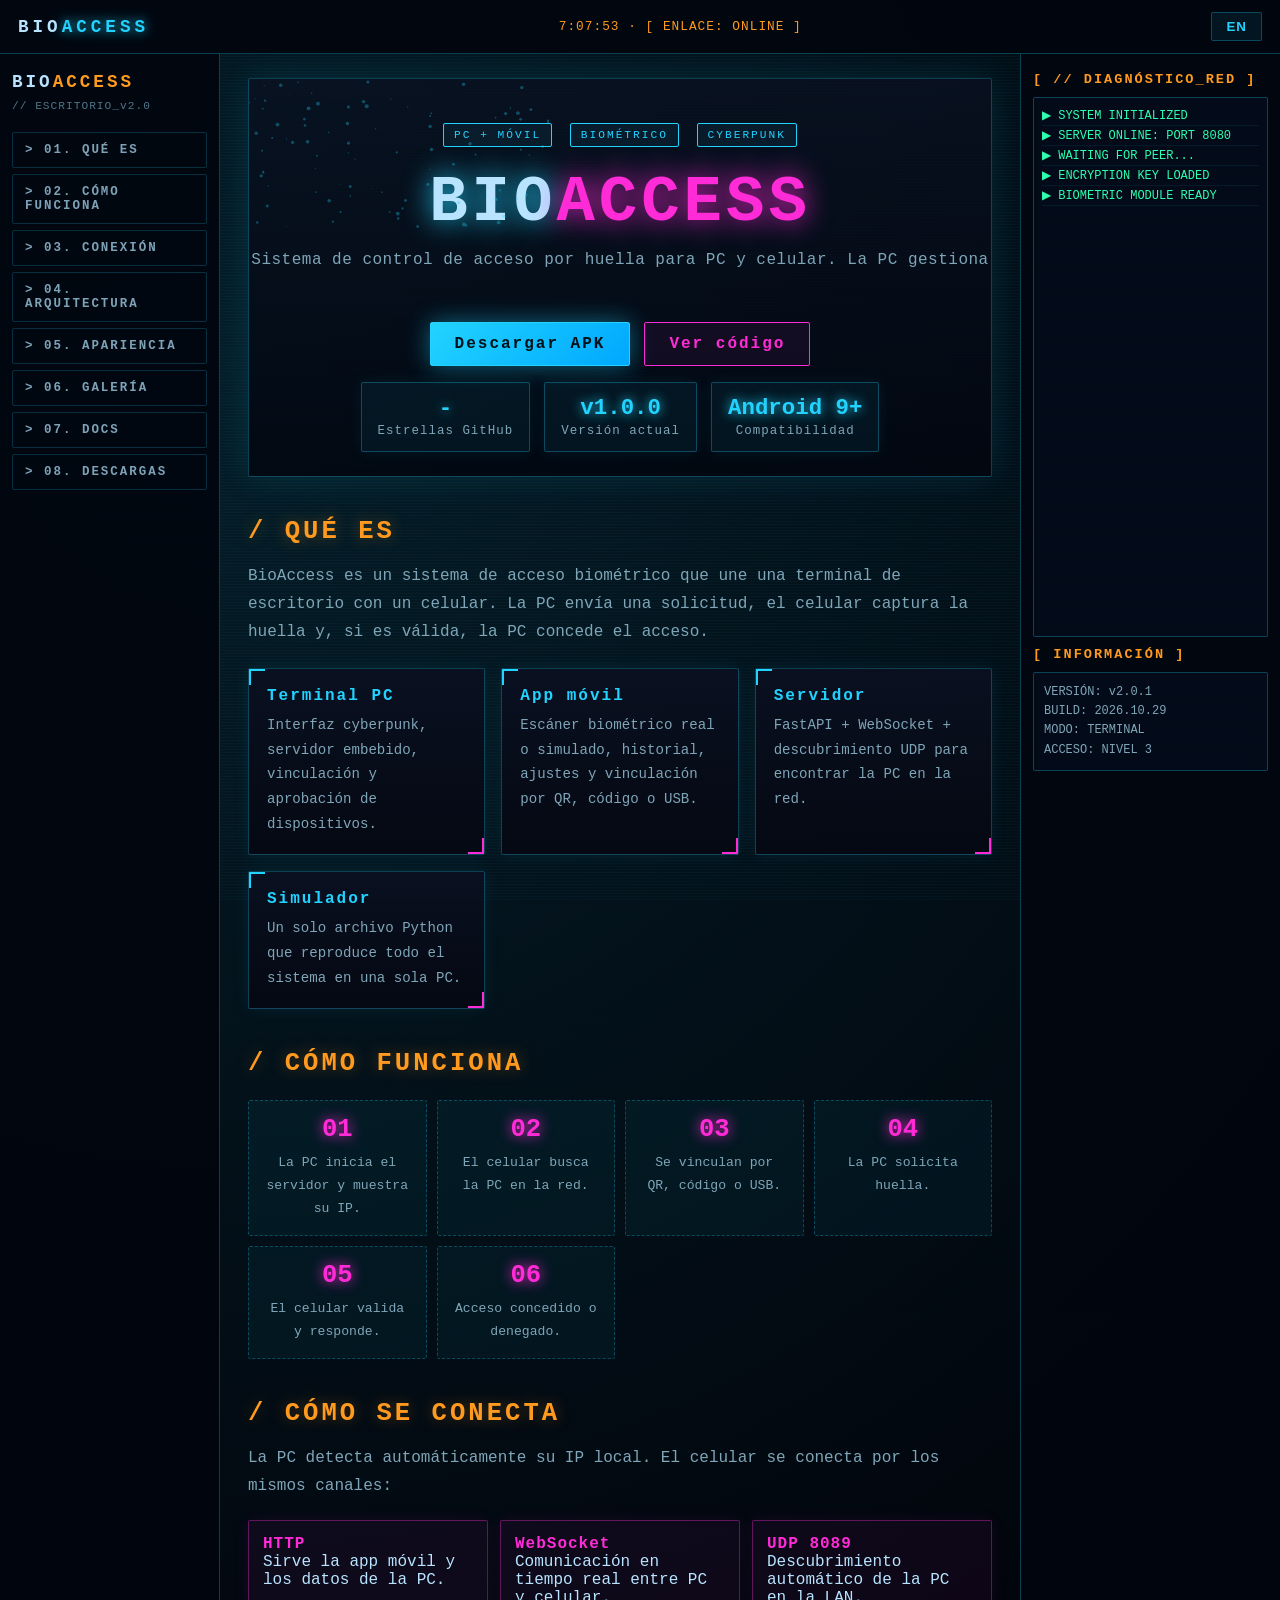
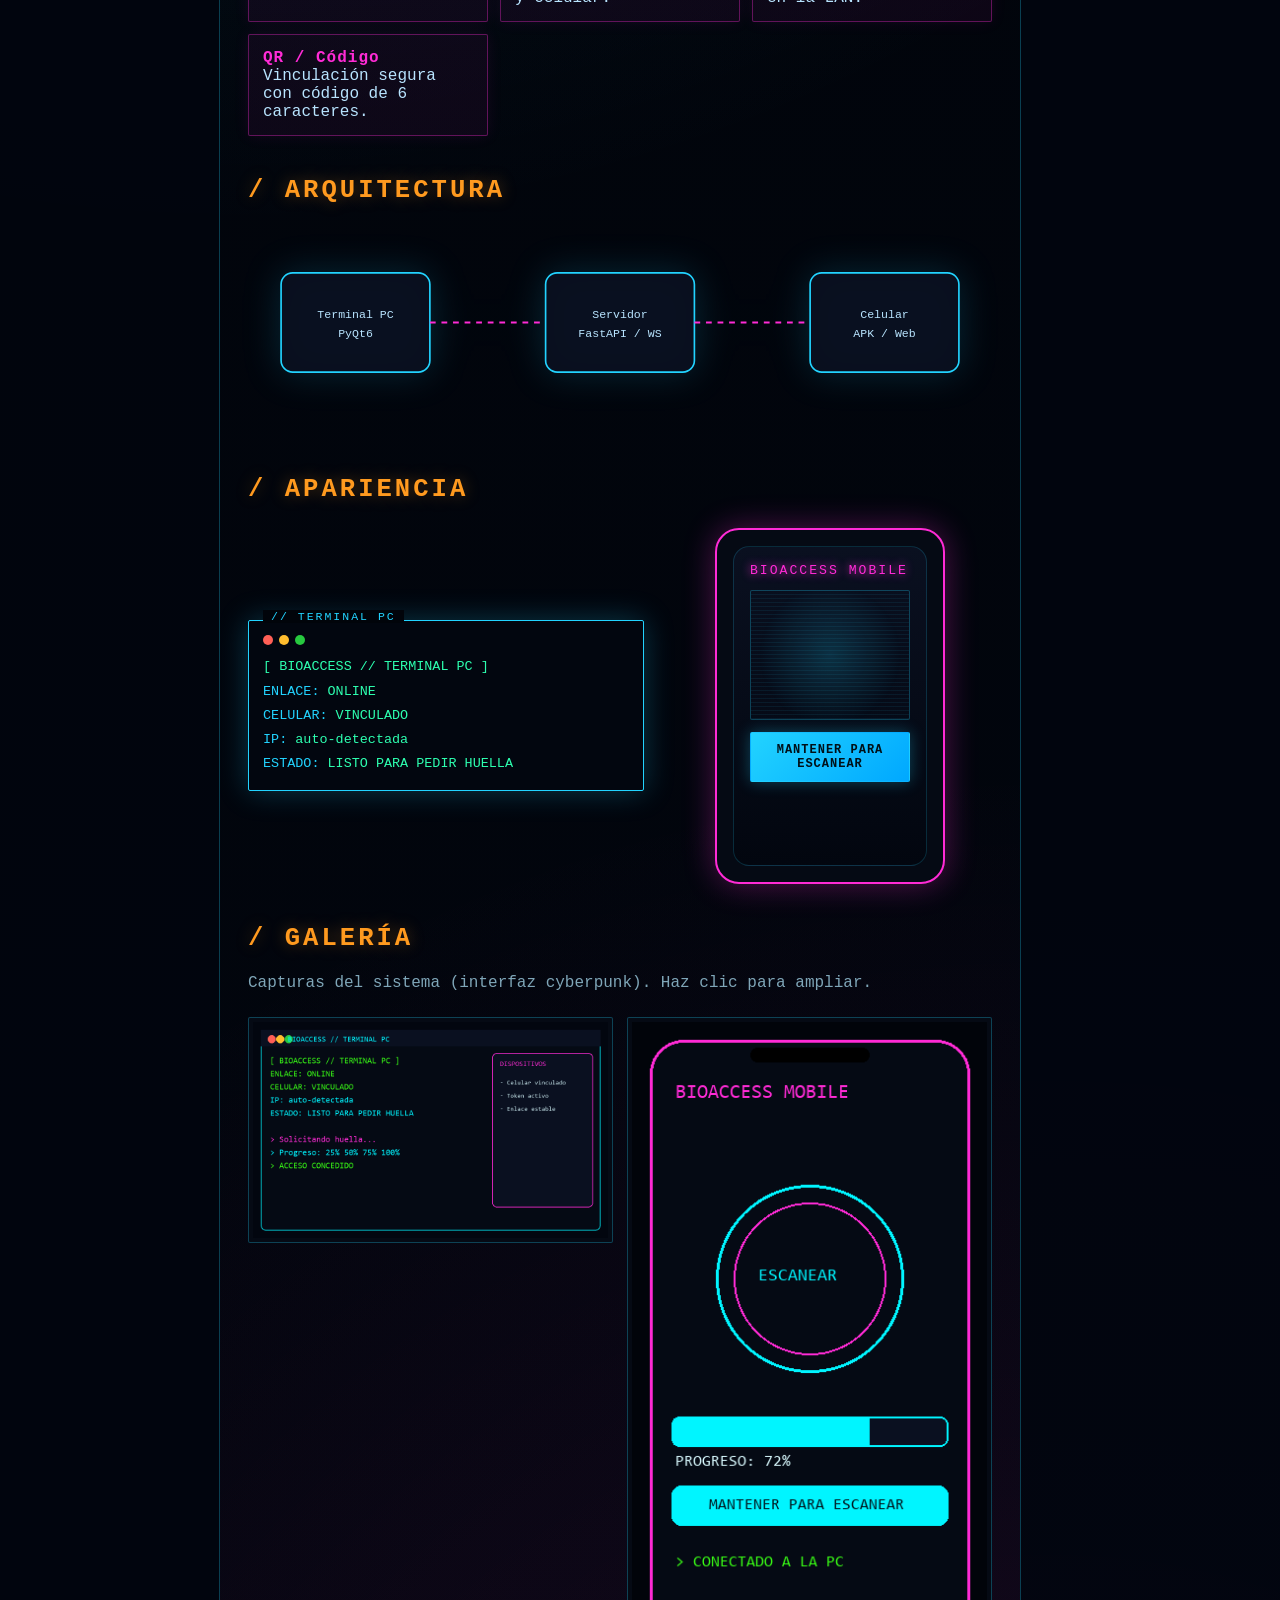
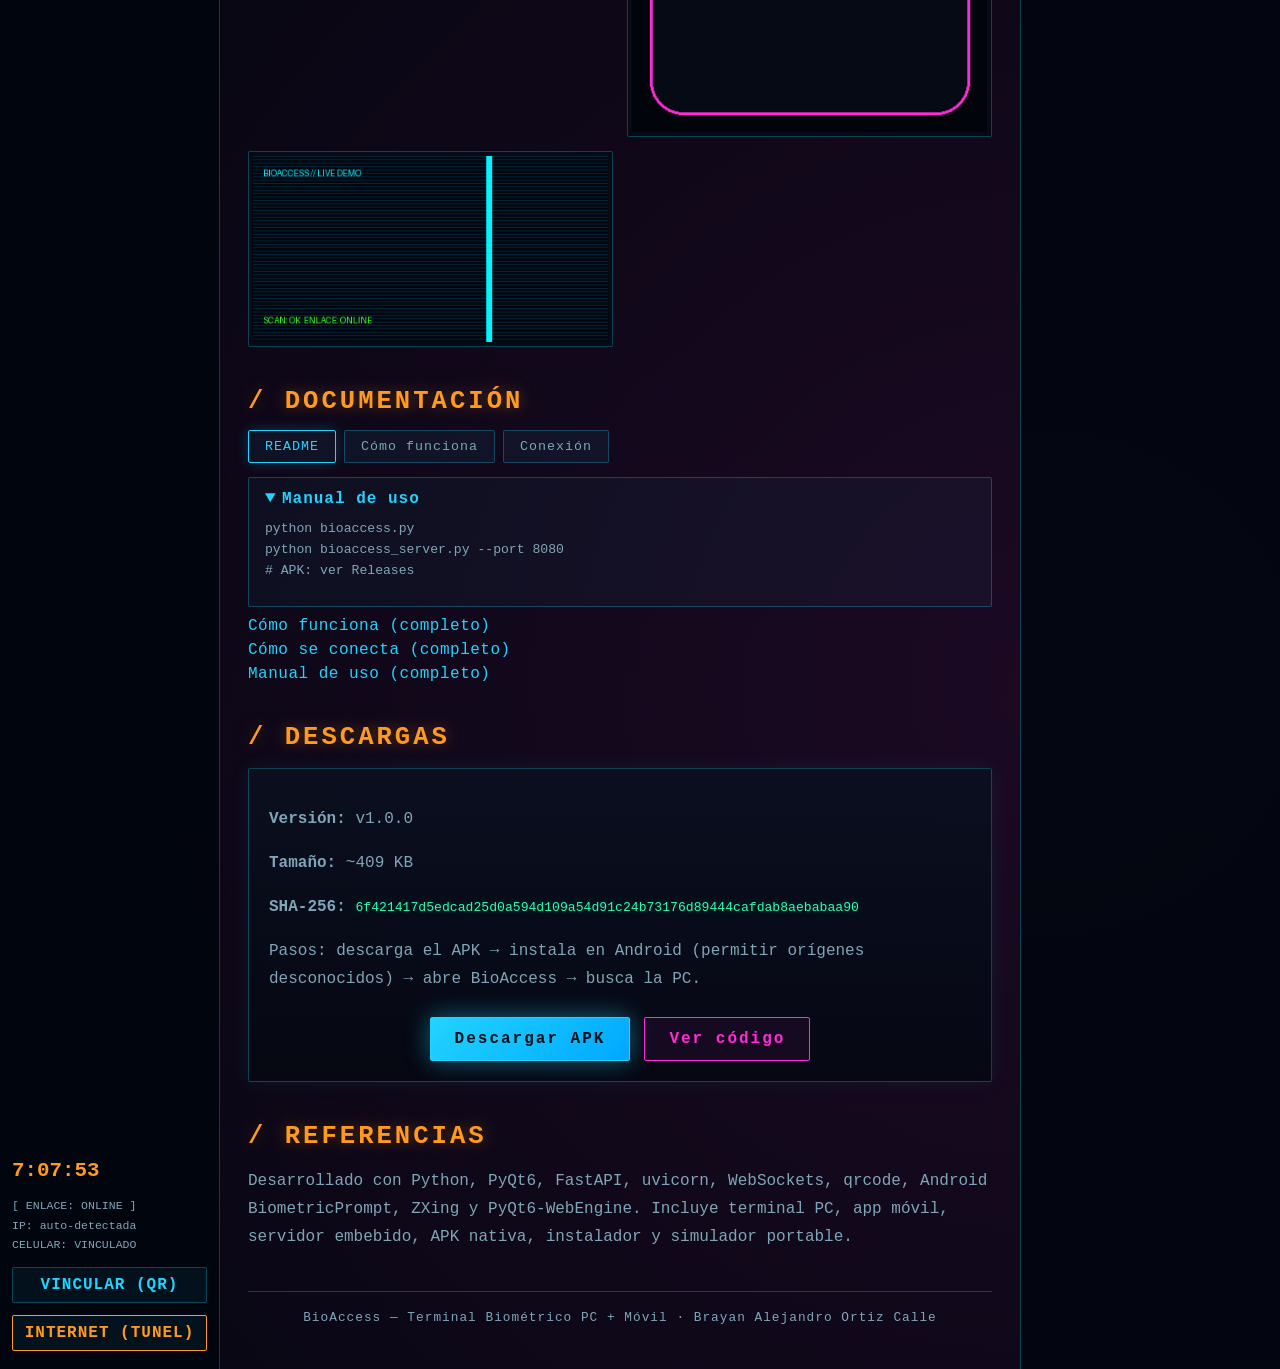
==== docs/index.html @ 0e8def56 "Make BioAccess page responsive on mobile" ====
<!DOCTYPE html>
<html lang="es">
<head>
<meta charset="utf-8">
<meta name="viewport" content="width=device-width, initial-scale=1">
<title>BioAccess — Terminal Biométrico PC + Móvil</title>
<meta name="description" content="BioAccess: control de acceso por huella para PC y celular. Interfaz cyberpunk, vinculación segura, APK y simulador portable.">
<meta name="keywords" content="BioAccess, biometrico, huella, PC, movil, cyberpunk, PyQt6, FastAPI, WebSocket">
<meta name="author" content="Brayan Alejandro Ortiz Calle">
<link rel="canonical" href="https://brayanortiz906-lab.github.io/BioAccess/">
<link rel="icon" href="assets/favicon.png">
<meta property="og:type" content="website">
<meta property="og:title" content="BioAccess — Terminal Biométrico PC + Móvil">
<meta property="og:description" content="Control de acceso por huella para PC y celular con interfaz cyberpunk.">
<meta property="og:url" content="https://brayanortiz906-lab.github.io/BioAccess/">
<meta property="og:image" content="https://brayanortiz906-lab.github.io/BioAccess/assets/pc-terminal.png">
<meta name="twitter:card" content="summary_large_image">
<meta name="twitter:title" content="BioAccess — Terminal Biométrico PC + Móvil">
<meta name="twitter:description" content="Control de acceso por huella para PC y celular con interfaz cyberpunk.">
<meta name="twitter:image" content="https://brayanortiz906-lab.github.io/BioAccess/assets/pc-terminal.png">
<style>
:root{
  --bg:#01040a;--panel:#0a1020;--panel2:#050a14;--neon:#22d3ff;--magenta:#ff2bd6;--green:#2dffb0;
  --orange:#ff9a1f;--red:#ff3b5c;--text:#b8e4ff;--muted:#7fa6b8;--border:rgba(34,211,255,.28);
  --danger:#ff5f56;--glow:0 0 18px rgba(34,211,255,.35)
}
*{box-sizing:border-box}
html,body{margin:0;padding:0;background:var(--bg);color:var(--text);font-family:Consolas,'Courier New',monospace;min-height:100vh;overflow-x:hidden}
body{background:
  radial-gradient(circle at 18% 8%,rgba(34,211,255,.12) 0%,transparent 34%),
  radial-gradient(circle at 82% 85%,rgba(255,43,214,.10) 0%,transparent 38%),
  linear-gradient(180deg,#01040a 0%,#02060f 100%)}
body::before{content:'';position:fixed;inset:0;background:
  repeating-linear-gradient(0deg,rgba(34,211,255,.035) 0 1px,transparent 1px 3px);pointer-events:none;z-index:0}
.app{position:relative;z-index:1;display:grid;grid-template-areas:"top top top" "side main right";grid-template-columns:220px 1fr 260px;grid-template-rows:auto 1fr;min-height:100vh}
.topbar{grid-area:top;display:flex;justify-content:space-between;align-items:center;padding:12px 18px;border-bottom:1px solid var(--border);background:rgba(2,6,15,.92)}
.logo{font-weight:900;letter-spacing:4px;font-size:1.1rem}.logo span{color:var(--neon);text-shadow:0 0 12px var(--neon)}
.topbar .status{font-size:.8rem;color:var(--orange);letter-spacing:1px}
.lang-btn{background:rgba(34,211,255,.08);border:1px solid var(--border);color:var(--neon);padding:6px 14px;border-radius:2px;cursor:pointer;font-weight:700;letter-spacing:1px}
.sidebar{grid-area:side;background:rgba(2,6,15,.92);border-right:1px solid var(--border);padding:18px 12px;display:flex;flex-direction:column;gap:6px}
.sidebar .title{font-size:1.1rem;font-weight:900;letter-spacing:3px;margin-bottom:2px}.sidebar .title span{color:var(--orange)}
.sidebar .subtitle{font-size:.7rem;color:rgba(160,225,255,.5);margin-bottom:14px;letter-spacing:1px}
.nav-btn{display:block;background:transparent;border:1px solid rgba(34,211,255,.2);color:rgba(180,230,255,.7);padding:10px 12px;font-size:.78rem;letter-spacing:2px;text-decoration:none;border-radius:2px;font-weight:700}
.nav-btn:hover{background:rgba(34,211,255,.12);border-color:var(--neon);color:#eaffff;border-left:4px solid var(--orange)}
.sidebar .stretch{flex:1}
.sidebar .info{font-size:.72rem;color:var(--muted);line-height:1.7;margin-top:8px}
.sidebar .clock{font-size:1.3rem;color:var(--orange);font-weight:700;margin-top:8px}
.sidebar .btn{display:block;width:100%;padding:8px;border:1px solid var(--border);background:rgba(34,211,255,.06);color:var(--neon);border-radius:2px;cursor:pointer;font-weight:700;letter-spacing:1px;margin-top:6px;font-family:inherit;text-decoration:none;text-align:center}
.sidebar .btn.orange{border-color:var(--orange);color:var(--orange)}
.center{grid-area:main;padding:24px 28px;overflow:auto}
.right{grid-area:right;background:rgba(2,6,15,.88);border-left:1px solid var(--border);padding:18px 12px;display:flex;flex-direction:column;gap:10px}
.right h3{font-size:.85rem;color:var(--orange);letter-spacing:2px;margin:0}
.right .log{flex:1;background:rgba(5,14,30,.7);border:1px solid var(--border);border-radius:2px;padding:8px;font-size:.75rem;color:var(--green);overflow:auto;max-height:60vh}
.right .log div{padding:2px 0;border-bottom:1px solid rgba(34,211,255,.08)}
.right .box{background:rgba(5,14,30,.7);border:1px solid var(--border);border-radius:2px;padding:10px;font-size:.75rem;color:var(--muted);line-height:1.6}
.hero{padding:40px 0 24px;text-align:center;position:relative;border:1px solid var(--border);border-radius:2px;background:linear-gradient(180deg,rgba(10,16,32,.75),rgba(2,6,15,.85));box-shadow:0 0 34px rgba(34,211,255,.12);overflow:hidden;margin-bottom:24px}
#particles{position:absolute;inset:0;opacity:.45;pointer-events:none}
.badge{display:inline-block;padding:5px 10px;border:1px solid var(--neon);border-radius:2px;color:var(--neon);font-size:.7rem;letter-spacing:2px;margin:4px;background:rgba(34,211,255,.06)}
h1{font-size:clamp(2.2rem,6vw,4rem);margin:16px 0 8px;letter-spacing:4px;text-shadow:0 0 28px var(--neon);font-weight:900}
h1 span{color:var(--magenta);text-shadow:0 0 28px var(--magenta)}
.lead{max-width:760px;margin:0 auto;color:var(--muted);font-size:1rem;line-height:1.7;min-height:3.2em;letter-spacing:.5px}
.cta{margin-top:24px;display:flex;gap:14px;justify-content:center;flex-wrap:wrap}
.btn{padding:12px 24px;border-radius:2px;text-decoration:none;font-weight:700;letter-spacing:2px;transition:.2s;display:inline-block;border:1px solid transparent;cursor:pointer;font-family:inherit}
.btn.primary{background:linear-gradient(135deg,var(--neon),#00a8ff);color:#001018;box-shadow:0 0 24px rgba(34,211,255,.45);border-color:var(--neon)}
.btn.ghost{border:1px solid var(--magenta);color:var(--magenta);background:rgba(255,43,214,.06)}
.btn:hover{transform:translateY(-2px);box-shadow:0 0 28px rgba(34,211,255,.35)}
.section{margin:40px 0;position:relative}
.section h2{font-size:1.6rem;letter-spacing:3px;margin-bottom:10px;text-shadow:0 0 16px rgba(255,154,31,.35);color:var(--orange)}
.section p{color:var(--muted);line-height:1.75;max-width:900px}
.grid{display:grid;grid-template-columns:repeat(auto-fit,minmax(230px,1fr));gap:16px;margin-top:22px}
.card{background:linear-gradient(180deg,rgba(10,16,32,.92),rgba(5,8,18,.92));border:1px solid var(--border);border-radius:2px;padding:18px;position:relative;overflow:hidden;transition:.25s;box-shadow:0 0 18px rgba(34,211,255,.08)}
.card::before{content:'';position:absolute;top:0;left:0;width:14px;height:14px;border-top:2px solid var(--neon);border-left:2px solid var(--neon)}
.card::after{content:'';position:absolute;bottom:0;right:0;width:14px;height:14px;border-bottom:2px solid var(--magenta);border-right:2px solid var(--magenta)}
.card:hover{transform:translateY(-4px);border-color:var(--neon);box-shadow:0 0 26px rgba(34,211,255,.22)}
.card h3{margin:0 0 8px;color:var(--neon);font-size:1rem;letter-spacing:2px}
.card p{margin:0;font-size:.88rem;color:var(--muted)}
.flow{display:grid;grid-template-columns:repeat(auto-fit,minmax(150px,1fr));gap:10px;margin-top:22px}
.step{background:rgba(34,211,255,.05);border:1px dashed var(--border);border-radius:2px;padding:14px;text-align:center;position:relative}
.step .n{font-size:1.6rem;font-weight:900;color:var(--magenta);text-shadow:0 0 14px var(--magenta)}
.step p{margin:8px 0 0;font-size:.82rem;color:var(--muted)}
.proto{display:grid;grid-template-columns:repeat(auto-fit,minmax(200px,1fr));gap:12px;margin-top:20px}
.proto .p{background:rgba(255,43,214,.05);border:1px solid rgba(255,43,214,.35);border-radius:2px;padding:14px;box-shadow:0 0 16px rgba(255,43,214,.08)}
.proto .p b{color:var(--magenta);letter-spacing:1px}
.mocks{display:grid;grid-template-columns:1.1fr .9fr;gap:24px;margin-top:24px;align-items:center}
.term{background:#02060f;border:1px solid var(--neon);border-radius:2px;padding:14px;font-family:Consolas,monospace;font-size:.84rem;box-shadow:0 0 30px rgba(34,211,255,.25);position:relative}
.term::before{content:'// TERMINAL PC';position:absolute;top:-11px;left:14px;background:var(--bg);padding:0 8px;color:var(--neon);font-size:.72rem;letter-spacing:2px}
.term .bar{display:flex;gap:6px;margin-bottom:10px}.dot{width:10px;height:10px;border-radius:50%}
.red{background:#ff5f56}.yel{background:#ffbd2e}.grn{background:#27c93f}
.term .line{color:var(--green);line-height:1.8}.term .line span{color:var(--neon)}
.phone{width:230px;margin:0 auto;background:#050a14;border:2px solid var(--magenta);border-radius:24px;padding:16px;box-shadow:0 0 32px rgba(255,43,214,.32);position:relative}
.phone .screen{background:linear-gradient(180deg,#0a1020,#02060f);border-radius:16px;padding:16px;height:320px;overflow:hidden;border:1px solid rgba(34,211,255,.18)}
.phone .title{color:var(--magenta);font-size:.82rem;letter-spacing:2px;margin-bottom:12px;text-shadow:0 0 10px var(--magenta)}
.phone .hud{height:130px;border:1px solid var(--border);border-radius:2px;margin-bottom:12px;background:radial-gradient(circle at 50% 50%,rgba(34,211,255,.18),transparent 70%);position:relative;overflow:hidden}
.phone .hud::after{content:'';position:absolute;inset:0;background:repeating-linear-gradient(0deg,rgba(34,211,255,.08) 0 1px,transparent 1px 4px);animation:scan 3s linear infinite}
.phone .btn{background:linear-gradient(135deg,var(--neon),#00a8ff);color:#001018;padding:10px;border-radius:2px;text-align:center;font-size:.75rem;font-weight:900;letter-spacing:1px;box-shadow:0 0 16px rgba(34,211,255,.3)}
.links a{color:var(--neon);text-decoration:none;display:block;margin:6px 0;letter-spacing:.5px}.links a:hover{text-decoration:underline;text-shadow:0 0 8px var(--neon)}
.gallery{display:grid;grid-template-columns:repeat(auto-fit,minmax(240px,1fr));gap:14px;margin-top:20px}
.gallery img{width:100%;border-radius:2px;border:1px solid var(--border);cursor:pointer;transition:.2s;background:var(--panel2);padding:4px}
.gallery img:hover{transform:scale(1.02);border-color:var(--neon);box-shadow:0 0 20px rgba(34,211,255,.28)}
.lightbox{position:fixed;inset:0;background:rgba(2,6,15,.94);display:none;align-items:center;justify-content:center;z-index:50;padding:20px;backdrop-filter:blur(4px)}
.lightbox img{max-width:92vw;max-height:88vh;border-radius:2px;border:1px solid var(--neon);box-shadow:0 0 44px rgba(34,211,255,.4)}
.lightbox .close{position:absolute;top:18px;right:24px;color:var(--neon);font-size:2rem;cursor:pointer;text-shadow:0 0 14px var(--neon)}
.stats{display:flex;gap:14px;flex-wrap:wrap;margin-top:16px;justify-content:center}
.stat{background:rgba(34,211,255,.06);border:1px solid var(--border);border-radius:2px;padding:12px 16px;min-width:140px;text-align:center;box-shadow:0 0 16px rgba(34,211,255,.08)}
.stat b{color:var(--neon);font-size:1.4rem;display:block;text-shadow:0 0 12px var(--neon)}
.stat span{color:var(--muted);font-size:.78rem;letter-spacing:1px}
.arch svg{width:100%;height:auto;filter:drop-shadow(0 0 18px rgba(34,211,255,.18))}
.arch .node{fill:rgba(10,16,32,.92);stroke:var(--neon);stroke-width:2}
.arch .label{fill:var(--text);font-size:14px;font-family:Consolas,monospace}
.arch .line{stroke:var(--magenta);stroke-width:2.5;stroke-dasharray:7 7;animation:dash 1.8s linear infinite}
@keyframes dash{to{stroke-dashoffset:-28}}
@keyframes scan{0%{transform:translateY(-100%)}100%{transform:translateY(100%)}}
details{background:rgba(34,211,255,.04);border:1px solid var(--border);border-radius:2px;padding:12px 16px;margin:10px 0}
details summary{cursor:pointer;color:var(--neon);font-weight:700;letter-spacing:1px}
details pre{white-space:pre-wrap;color:var(--muted);font-size:.82rem;margin-top:10px;line-height:1.6}
.tabs{display:flex;gap:8px;margin:14px 0;flex-wrap:wrap}
.tabbtn{background:rgba(34,211,255,.06);border:1px solid var(--border);color:var(--muted);padding:8px 16px;border-radius:2px;cursor:pointer;letter-spacing:1px;font-family:inherit}
.tabbtn.active{color:var(--neon);border-color:var(--neon);box-shadow:0 0 14px rgba(34,211,255,.22)}
.tabpanel{display:none}.tabpanel.active{display:block}
.download-card{background:linear-gradient(180deg,rgba(10,16,32,.92),rgba(5,8,18,.92));border:1px solid var(--border);border-radius:2px;padding:20px;margin-top:16px;box-shadow:0 0 20px rgba(34,211,255,.08)}
.download-card code{color:var(--green);font-family:Consolas,monospace;font-size:.82rem;text-shadow:0 0 8px rgba(45,255,176,.25)}
footer{margin:40px 0 20px;text-align:center;color:var(--muted);font-size:.8rem;border-top:1px solid var(--border);padding-top:18px;letter-spacing:1px}
@media(max-width:980px){.app{grid-template-columns:1fr;grid-template-areas:"top" "side" "main" "right"}.sidebar{flex-direction:row;flex-wrap:wrap;gap:8px;padding:10px;border-right:none;border-bottom:1px solid var(--border)}.sidebar .title,.sidebar .subtitle,.sidebar .stretch,.sidebar .clock,.sidebar .info{display:none}.sidebar .nav-btn{flex:1 1 45%;text-align:center;font-size:.72rem;padding:8px}.sidebar .btn{flex:1 1 45%}.right{border-left:none;border-top:1px solid var(--border)}.mocks{grid-template-columns:1fr}.hero{padding:28px 0 18px}}
@media(max-width:640px){.topbar{flex-wrap:wrap;gap:8px}.stats{gap:8px}.stat{min-width:110px}.flow{grid-template-columns:repeat(2,1fr)}.gallery{grid-template-columns:1fr}.card{padding:14px}h1{letter-spacing:2px}}
@media (prefers-reduced-motion: reduce){.arch .line,.phone .hud::after,body::before{animation:none}#particles{display:none}}
</style>
</head>
<body>
<div class="app">
  <header class="topbar">
    <div class="logo">BIO<span>ACCESS</span></div>
    <div class="status" id="clock">00:00:00 · [ ENLACE: ONLINE ]</div>
    <button class="lang-btn" id="langBtn">EN</button>
  </header>

  <aside class="sidebar">
    <div class="title">BIO<span>ACCESS</span></div>
    <div class="subtitle">// ESCRITORIO_v2.0</div>
    <a class="nav-btn" href="#que">&gt; 01. QUÉ ES</a>
    <a class="nav-btn" href="#como">&gt; 02. CÓMO FUNCIONA</a>
    <a class="nav-btn" href="#conecta">&gt; 03. CONEXIÓN</a>
    <a class="nav-btn" href="#arq">&gt; 04. ARQUITECTURA</a>
    <a class="nav-btn" href="#apariencia">&gt; 05. APARIENCIA</a>
    <a class="nav-btn" href="#galeria">&gt; 06. GALERÍA</a>
    <a class="nav-btn" href="#docs">&gt; 07. DOCS</a>
    <a class="nav-btn" href="#descargas">&gt; 08. DESCARGAS</a>
    <div class="stretch"></div>
    <div class="clock" id="sideClock">00:00:00</div>
    <div class="info" id="sideStatus">
      [ ENLACE: ONLINE ]<br>IP: auto-detectada<br>CELULAR: VINCULADO
    </div>
    <a class="btn" href="https://github.com/brayanortiz906-lab/BioAccess">VINCULAR (QR)</a>
    <a class="btn orange" href="https://brayanortiz906-lab.github.io/BioAccess/">INTERNET (TUNEL)</a>
  </aside>

  <main class="center">
    <section class="hero" id="hero">
      <canvas id="particles"></canvas>
      <div>
        <span class="badge" data-i18n="badge1">PC + MÓVIL</span>
        <span class="badge" data-i18n="badge2">BIOMÉTRICO</span>
        <span class="badge" data-i18n="badge3">CYBERPUNK</span>
      </div>
      <h1>BIO<span>ACCESS</span></h1>
      <p class="lead" id="typing"></p>
      <div class="cta">
        <a class="btn primary" href="https://github.com/brayanortiz906-lab/BioAccess/releases/latest/download/BioAccessMobile.apk" data-i18n="btn_apk">Descargar APK</a>
        <a class="btn ghost" href="https://github.com/brayanortiz906-lab/BioAccess" data-i18n="btn_code">Ver código</a>
      </div>
      <div class="stats">
        <div class="stat"><b id="stars">-</b><span data-i18n="stat_stars">Estrellas GitHub</span></div>
        <div class="stat"><b>v1.0.0</b><span data-i18n="stat_version">Versión actual</span></div>
        <div class="stat"><b>Android 9+</b><span data-i18n="stat_android">Compatibilidad</span></div>
      </div>
    </section>

    <section class="section" id="que">
      <h2 data-i18n="sec_what">/ QUÉ ES</h2>
      <p data-i18n="sec_what_p">BioAccess es un sistema de acceso biométrico que une una terminal de escritorio con un celular. La PC envía una solicitud, el celular captura la huella y, si es válida, la PC concede el acceso.</p>
      <div class="grid">
        <div class="card"><h3 data-i18n="card_pc">Terminal PC</h3><p data-i18n="card_pc_p">Interfaz cyberpunk, servidor embebido, vinculación y aprobación de dispositivos.</p></div>
        <div class="card"><h3 data-i18n="card_mobile">App móvil</h3><p data-i18n="card_mobile_p">Escáner biométrico real o simulado, historial, ajustes y vinculación por QR, código o USB.</p></div>
        <div class="card"><h3 data-i18n="card_server">Servidor</h3><p data-i18n="card_server_p">FastAPI + WebSocket + descubrimiento UDP para encontrar la PC en la red.</p></div>
        <div class="card"><h3 data-i18n="card_sim">Simulador</h3><p data-i18n="card_sim_p">Un solo archivo Python que reproduce todo el sistema en una sola PC.</p></div>
      </div>
    </section>

    <section class="section" id="como">
      <h2 data-i18n="sec_how">/ CÓMO FUNCIONA</h2>
      <div class="flow">
        <div class="step"><div class="n">01</div><p data-i18n="step1">La PC inicia el servidor y muestra su IP.</p></div>
        <div class="step"><div class="n">02</div><p data-i18n="step2">El celular busca la PC en la red.</p></div>
        <div class="step"><div class="n">03</div><p data-i18n="step3">Se vinculan por QR, código o USB.</p></div>
        <div class="step"><div class="n">04</div><p data-i18n="step4">La PC solicita huella.</p></div>
        <div class="step"><div class="n">05</div><p data-i18n="step5">El celular valida y responde.</p></div>
        <div class="step"><div class="n">06</div><p data-i18n="step6">Acceso concedido o denegado.</p></div>
      </div>
    </section>

    <section class="section" id="conecta">
      <h2 data-i18n="sec_conn">/ CÓMO SE CONECTA</h2>
      <p data-i18n="sec_conn_p">La PC detecta automáticamente su IP local. El celular se conecta por los mismos canales:</p>
      <div class="proto">
        <div class="p"><b>HTTP</b><br><span data-i18n="proto_http">Sirve la app móvil y los datos de la PC.</span></div>
        <div class="p"><b>WebSocket</b><br><span data-i18n="proto_ws">Comunicación en tiempo real entre PC y celular.</span></div>
        <div class="p"><b>UDP 8089</b><br><span data-i18n="proto_udp">Descubrimiento automático de la PC en la LAN.</span></div>
        <div class="p"><b>QR / Código</b><br><span data-i18n="proto_qr">Vinculación segura con código de 6 caracteres.</span></div>
      </div>
    </section>

    <section class="section" id="arq">
      <h2 data-i18n="sec_arch">/ ARQUITECTURA</h2>
      <div class="arch">
        <svg viewBox="0 0 900 260" xmlns="http://www.w3.org/2000/svg">
          <rect x="40" y="70" width="180" height="120" rx="14" class="node"/>
          <text x="130" y="125" text-anchor="middle" class="label">Terminal PC</text>
          <text x="130" y="148" text-anchor="middle" class="label">PyQt6</text>
          <rect x="360" y="70" width="180" height="120" rx="14" class="node"/>
          <text x="450" y="125" text-anchor="middle" class="label">Servidor</text>
          <text x="450" y="148" text-anchor="middle" class="label">FastAPI / WS</text>
          <rect x="680" y="70" width="180" height="120" rx="14" class="node"/>
          <text x="770" y="125" text-anchor="middle" class="label">Celular</text>
          <text x="770" y="148" text-anchor="middle" class="label">APK / Web</text>
          <line x1="220" y1="130" x2="360" y2="130" class="line"/>
          <line x1="540" y1="130" x2="680" y2="130" class="line"/>
        </svg>
      </div>
    </section>

    <section class="section" id="apariencia">
      <h2 data-i18n="sec_ui">/ APARIENCIA</h2>
      <div class="mocks">
        <div class="term">
          <div class="bar"><span class="dot red"></span><span class="dot yel"></span><span class="dot grn"></span></div>
          <div class="line">[ BIOACCESS // TERMINAL PC ]</div>
          <div class="line"><span>ENLACE:</span> ONLINE</div>
          <div class="line"><span>CELULAR:</span> VINCULADO</div>
          <div class="line"><span>IP:</span> auto-detectada</div>
          <div class="line"><span>ESTADO:</span> LISTO PARA PEDIR HUELLA</div>
        </div>
        <div class="phone">
          <div class="screen">
            <div class="title">BIOACCESS MOBILE</div>
            <div class="hud"></div>
            <div class="btn" data-i18n="btn_scan">MANTENER PARA ESCANEAR</div>
          </div>
        </div>
      </div>
    </section>

    <section class="section" id="galeria">
      <h2 data-i18n="sec_gallery">/ GALERÍA</h2>
      <p data-i18n="sec_gallery_p">Capturas del sistema (interfaz cyberpunk). Haz clic para ampliar.</p>
      <div class="gallery">
        <img src="assets/pc-terminal.png" alt="Terminal PC" loading="lazy">
        <img src="assets/mobile-app.png" alt="App móvil" loading="lazy">
        <img src="assets/bioaccess-demo.gif" alt="Demo animada" loading="lazy">
      </div>
    </section>

    <section class="section" id="docs">
      <h2 data-i18n="sec_docs">/ DOCUMENTACIÓN</h2>
      <div class="tabs">
        <button class="tabbtn active" data-tab="readme" data-i18n="tab_readme">README</button>
        <button class="tabbtn" data-tab="how" data-i18n="tab_how">Cómo funciona</button>
        <button class="tabbtn" data-tab="conn" data-i18n="tab_conn">Conexión</button>
      </div>
      <div class="tabpanel active" id="tab-readme">
        <details open><summary data-i18n="doc_readme">Manual de uso</summary><pre>python bioaccess.py
python bioaccess_server.py --port 8080
# APK: ver Releases</pre></details>
      </div>
      <div class="tabpanel" id="tab-how">
        <details open><summary data-i18n="doc_how">Flujo general</summary><pre>1. La PC inicia el servidor
2. El celular busca la PC
3. Se vinculan por QR/código/USB
4. La PC solicita huella
5. El celular valida y responde
6. Acceso concedido o denegado</pre></details>
      </div>
      <div class="tabpanel" id="tab-conn">
        <details open><summary data-i18n="doc_conn">Canales</summary><pre>HTTP: sirve la app y datos
WebSocket: tiempo real
UDP 8089: descubrimiento
QR/Código: vinculación segura</pre></details>
      </div>
      <div class="links">
        <a href="https://github.com/brayanortiz906-lab/BioAccess/blob/main/COMO_FUNCIONA.md">Cómo funciona (completo)</a>
        <a href="https://github.com/brayanortiz906-lab/BioAccess/blob/main/COMO_FUNCIONA_CONEXION.md">Cómo se conecta (completo)</a>
        <a href="https://github.com/brayanortiz906-lab/BioAccess/blob/main/README_BIOACCESS.md">Manual de uso (completo)</a>
      </div>
    </section>

    <section class="section" id="descargas">
      <h2 data-i18n="sec_downloads">/ DESCARGAS</h2>
      <div class="download-card">
        <p><b data-i18n="dl_version">Versión:</b> v1.0.0</p>
        <p><b data-i18n="dl_size">Tamaño:</b> ~409 KB</p>
        <p><b>SHA-256:</b> <code>6f421417d5edcad25d0a594d109a54d91c24b73176d89444cafdab8aebabaa90</code></p>
        <p data-i18n="dl_steps">Pasos: descarga el APK → instala en Android (permitir orígenes desconocidos) → abre BioAccess → busca la PC.</p>
        <div class="cta">
          <a class="btn primary" href="https://github.com/brayanortiz906-lab/BioAccess/releases/latest/download/BioAccessMobile.apk" data-i18n="btn_apk">Descargar APK</a>
          <a class="btn ghost" href="https://github.com/brayanortiz906-lab/BioAccess" data-i18n="btn_code">Ver código</a>
        </div>
      </div>
    </section>

    <section class="section" id="referencias">
      <h2 data-i18n="sec_refs">/ REFERENCIAS</h2>
      <p data-i18n="sec_refs_p">Desarrollado con Python, PyQt6, FastAPI, uvicorn, WebSockets, qrcode, Android BiometricPrompt, ZXing y PyQt6-WebEngine. Incluye terminal PC, app móvil, servidor embebido, APK nativa, instalador y simulador portable.</p>
    </section>

    <footer>
      BioAccess — Terminal Biométrico PC + Móvil · Brayan Alejandro Ortiz Calle
    </footer>
  </main>

  <aside class="right">
    <h3>[ // DIAGNÓSTICO_RED ]</h3>
    <div class="log" id="logList">
      <div>▶ SYSTEM INITIALIZED</div>
      <div>▶ SERVER ONLINE: PORT 8080</div>
      <div>▶ WAITING FOR PEER...</div>
      <div>▶ ENCRYPTION KEY LOADED</div>
      <div>▶ BIOMETRIC MODULE READY</div>
    </div>
    <h3>[ INFORMACIÓN ]</h3>
    <div class="box">
      VERSIÓN: v2.0.1<br>
      BUILD: 2026.10.29<br>
      MODO: TERMINAL<br>
      ACCESO: NIVEL 3
    </div>
  </aside>
</div>

<div class="lightbox" id="lightbox"><span class="close" id="lbClose">&times;</span><img id="lbImg" src="" alt=""></div>

<script>
const i18n = {
  es: {
    nav_how:"Cómo funciona", nav_conn:"Conexión", nav_arch:"Arquitectura", nav_gallery:"Galería", nav_docs:"Docs", nav_downloads:"Descargas",
    badge1:"PC + MÓVIL", badge2:"BIOMÉTRICO", badge3:"CYBERPUNK",
    typing:"Sistema de control de acceso por huella para PC y celular. La PC gestiona, el celular autoriza, y ambos se vinculan de forma segura en la misma red.",
    btn_apk:"Descargar APK", btn_code:"Ver código", btn_scan:"MANTENER PARA ESCANEAR",
    stat_stars:"Estrellas GitHub", stat_version:"Versión actual", stat_android:"Compatibilidad",
    sec_what:"/ QUÉ ES", sec_what_p:"BioAccess es un sistema de acceso biométrico que une una terminal de escritorio con un celular. La PC envía una solicitud, el celular captura la huella y, si es válida, la PC concede el acceso.",
    card_pc:"Terminal PC", card_pc_p:"Interfaz cyberpunk, servidor embebido, vinculación y aprobación de dispositivos.",
    card_mobile:"App móvil", card_mobile_p:"Escáner biométrico real o simulado, historial, ajustes y vinculación por QR, código o USB.",
    card_server:"Servidor", card_server_p:"FastAPI + WebSocket + descubrimiento UDP para encontrar la PC en la red.",
    card_sim:"Simulador", card_sim_p:"Un solo archivo Python que reproduce todo el sistema en una sola PC.",
    sec_how:"/ CÓMO FUNCIONA", step1:"La PC inicia el servidor y muestra su IP.", step2:"El celular busca la PC en la red.", step3:"Se vinculan por QR, código o USB.", step4:"La PC solicita huella.", step5:"El celular valida y responde.", step6:"Acceso concedido o denegado.",
    sec_conn:"/ CÓMO SE CONECTA", sec_conn_p:"La PC detecta automáticamente su IP local. El celular se conecta por los mismos canales:",
    proto_http:"Sirve la app móvil y los datos de la PC.", proto_ws:"Comunicación en tiempo real entre PC y celular.", proto_udp:"Descubrimiento automático de la PC en la LAN.", proto_qr:"Vinculación segura con código de 6 caracteres.",
    sec_arch:"/ ARQUITECTURA", sec_ui:"/ APARIENCIA", sec_gallery:"/ GALERÍA", sec_gallery_p:"Capturas del sistema (interfaz cyberpunk). Haz clic para ampliar.",
    sec_docs:"/ DOCUMENTACIÓN", tab_readme:"README", tab_how:"Cómo funciona", tab_conn:"Conexión", doc_readme:"Manual de uso", doc_how:"Flujo general", doc_conn:"Canales",
    sec_downloads:"/ DESCARGAS", dl_version:"Versión:", dl_size:"Tamaño:", dl_steps:"Pasos: descarga el APK → instala en Android (permitir orígenes desconocidos) → abre BioAccess → busca la PC.",
    sec_refs:"/ REFERENCIAS", sec_refs_p:"Desarrollado con Python, PyQt6, FastAPI, uvicorn, WebSockets, qrcode, Android BiometricPrompt, ZXing y PyQt6-WebEngine. Incluye terminal PC, app móvil, servidor embebido, APK nativa, instalador y simulador portable."
  },
  en: {
    nav_how:"How it works", nav_conn:"Connection", nav_arch:"Architecture", nav_gallery:"Gallery", nav_docs:"Docs", nav_downloads:"Downloads",
    badge1:"PC + MOBILE", badge2:"BIOMETRIC", badge3:"CYBERPUNK",
    typing:"Biometric access control system for PC and phone. The PC manages, the phone authorizes, and both link securely on the same network.",
    btn_apk:"Download APK", btn_code:"View code", btn_scan:"HOLD TO SCAN",
    stat_stars:"GitHub stars", stat_version:"Current version", stat_android:"Compatibility",
    sec_what:"/ WHAT IT IS", sec_what_p:"BioAccess is a biometric access system that connects a desktop terminal with a phone. The PC sends a request, the phone captures the fingerprint, and if valid, access is granted.",
    card_pc:"PC Terminal", card_pc_p:"Cyberpunk UI, embedded server, device pairing and approval.",
    card_mobile:"Mobile app", card_mobile_p:"Real or simulated biometric scan, history, settings and QR/code/USB pairing.",
    card_server:"Server", card_server_p:"FastAPI + WebSocket + UDP discovery to find the PC on the network.",
    card_sim:"Simulator", card_sim_p:"A single Python file that reproduces the whole system on one PC.",
    sec_how:"/ HOW IT WORKS", step1:"The PC starts the server and shows its IP.", step2:"The phone searches for the PC on the network.", step3:"They pair via QR, code or USB.", step4:"The PC requests a fingerprint.", step5:"The phone validates and responds.", step6:"Access granted or denied.",
    sec_conn:"/ HOW IT CONNECTS", sec_conn_p:"The PC auto-detects its local IP. The phone connects through the same channels:",
    proto_http:"Serves the mobile app and PC data.", proto_ws:"Real-time communication between PC and phone.", proto_udp:"Automatic PC discovery on the LAN.", proto_qr:"Secure pairing with a 6-character code.",
    sec_arch:"/ ARCHITECTURE", sec_ui:"/ APPEARANCE", sec_gallery:"/ GALLERY", sec_gallery_p:"System screenshots (cyberpunk UI). Click to enlarge.",
    sec_docs:"/ DOCUMENTATION", tab_readme:"README", tab_how:"How it works", tab_conn:"Connection", doc_readme:"Usage manual", doc_how:"General flow", doc_conn:"Channels",
    sec_downloads:"/ DOWNLOADS", dl_version:"Version:", dl_size:"Size:", dl_steps:"Steps: download the APK → install on Android (allow unknown sources) → open BioAccess → find the PC.",
    sec_refs:"/ REFERENCES", sec_refs_p:"Built with Python, PyQt6, FastAPI, uvicorn, WebSockets, qrcode, Android BiometricPrompt, ZXing and PyQt6-WebEngine. Includes PC terminal, mobile app, embedded server, native APK, installer and portable simulator."
  }
};
let lang = 'es';
function applyLang() {
  const dict = i18n[lang];
  document.querySelectorAll('[data-i18n]').forEach(el => {
    const key = el.getAttribute('data-i18n');
    if (dict[key]) el.textContent = dict[key];
  });
  document.getElementById('langBtn').textContent = lang === 'es' ? 'EN' : 'ES';
  document.documentElement.lang = lang;
}
document.getElementById('langBtn').addEventListener('click', () => { lang = lang === 'es' ? 'en' : 'es'; applyLang(); });

const typingEl = document.getElementById('typing');
const typingText = i18n.es.typing;
let ti = 0;
function type() {
  if (ti <= typingText.length) { typingEl.textContent = typingText.slice(0, ti); ti++; setTimeout(type, 24); }
}
type();

const canvas = document.getElementById('particles');
const ctx = canvas.getContext('2d');
let parts = [];
function resize() { canvas.width = canvas.offsetWidth; canvas.height = canvas.offsetHeight; }
function initParts() {
  parts = [];
  for (let i=0;i<90;i++) parts.push({x:Math.random()*canvas.width,y:Math.random()*canvas.height,vx:(Math.random()-.5)*.6,vy:(Math.random()-.5)*.6,r:Math.random()*1.6+0.4});
}
function drawParts() {
  ctx.clearRect(0,0,canvas.width,canvas.height);
  parts.forEach(p=>{
    p.x+=p.vx; p.y+=p.vy;
    if (p.x<0||p.x>canvas.width) p.vx*=-1;
    if (p.y<0||p.y>canvas.height) p.vy*=-1;
    ctx.beginPath(); ctx.arc(p.x,p.y,p.r,0,Math.PI*2); ctx.fillStyle='rgba(34,211,255,.7)'; ctx.fill();
  });
  requestAnimationFrame(drawParts);
}
resize(); initParts(); drawParts();
window.addEventListener('resize',()=>{resize();initParts();});

document.querySelectorAll('.tabbtn').forEach(btn=>{
  btn.addEventListener('click',()=>{
    document.querySelectorAll('.tabbtn').forEach(b=>b.classList.remove('active'));
    document.querySelectorAll('.tabpanel').forEach(p=>p.classList.remove('active'));
    btn.classList.add('active');
    document.getElementById('tab-'+btn.dataset.tab).classList.add('active');
  });
});

const lb = document.getElementById('lightbox');
const lbImg = document.getElementById('lbImg');
document.querySelectorAll('.gallery img').forEach(img=>{
  img.addEventListener('click',()=>{lbImg.src=img.src; lb.style.display='flex';});
});
document.getElementById('lbClose').addEventListener('click',()=>{lb.style.display='none';});
lb.addEventListener('click',e=>{if(e.target===lb) lb.style.display='none';});

fetch('https://api.github.com/repos/brayanortiz906-lab/BioAccess')
  .then(r=>r.json()).then(j=>{ const s=document.getElementById('stars'); if (s && typeof j.stargazers_count==='number') s.textContent=j.stargazers_count; })
  .catch(()=>{});

function updateClock(){
  const d=new Date();
  const t=d.toLocaleTimeString('es-ES',{hour12:false});
  const el=document.getElementById('clock'); if(el) el.textContent=t+' · [ ENLACE: ONLINE ]';
  const sc=document.getElementById('sideClock'); if(sc) sc.textContent=t;
}
setInterval(updateClock,1000); updateClock();

applyLang();
</script>
</body>
</html>
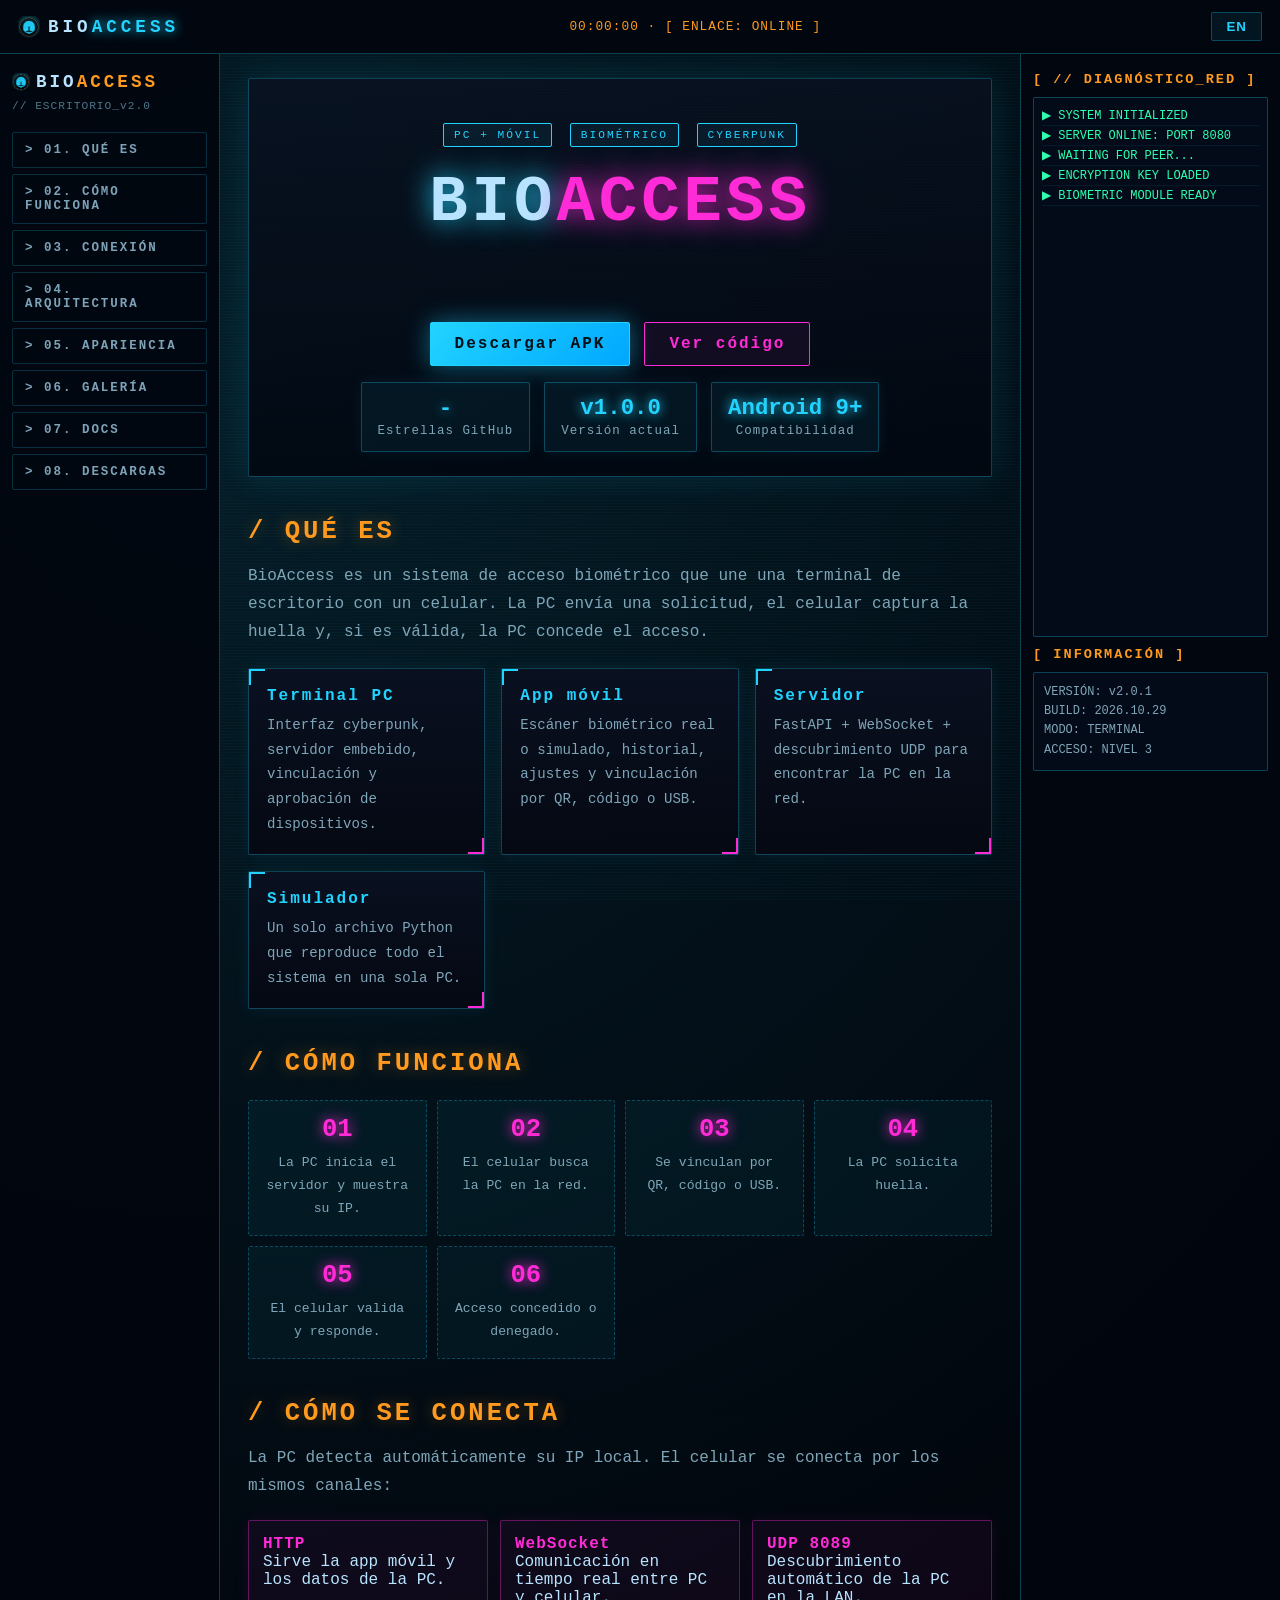
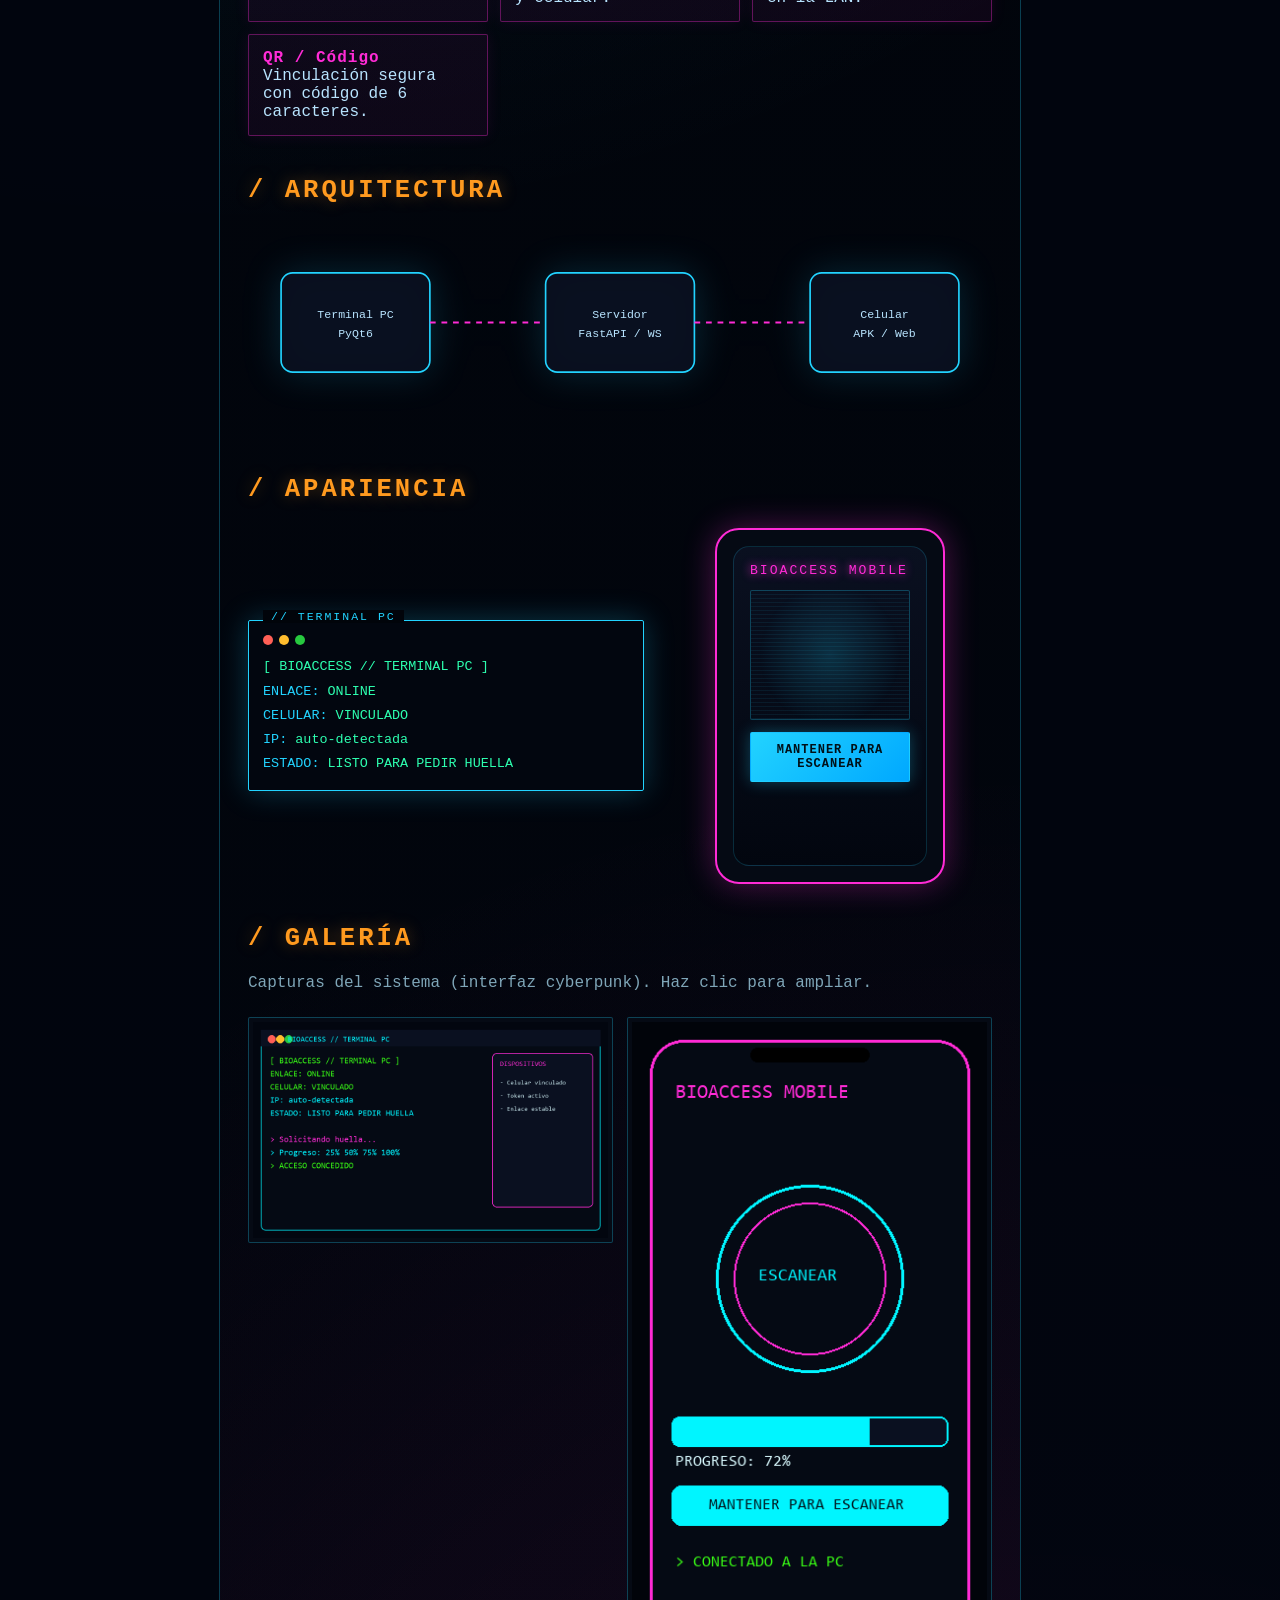
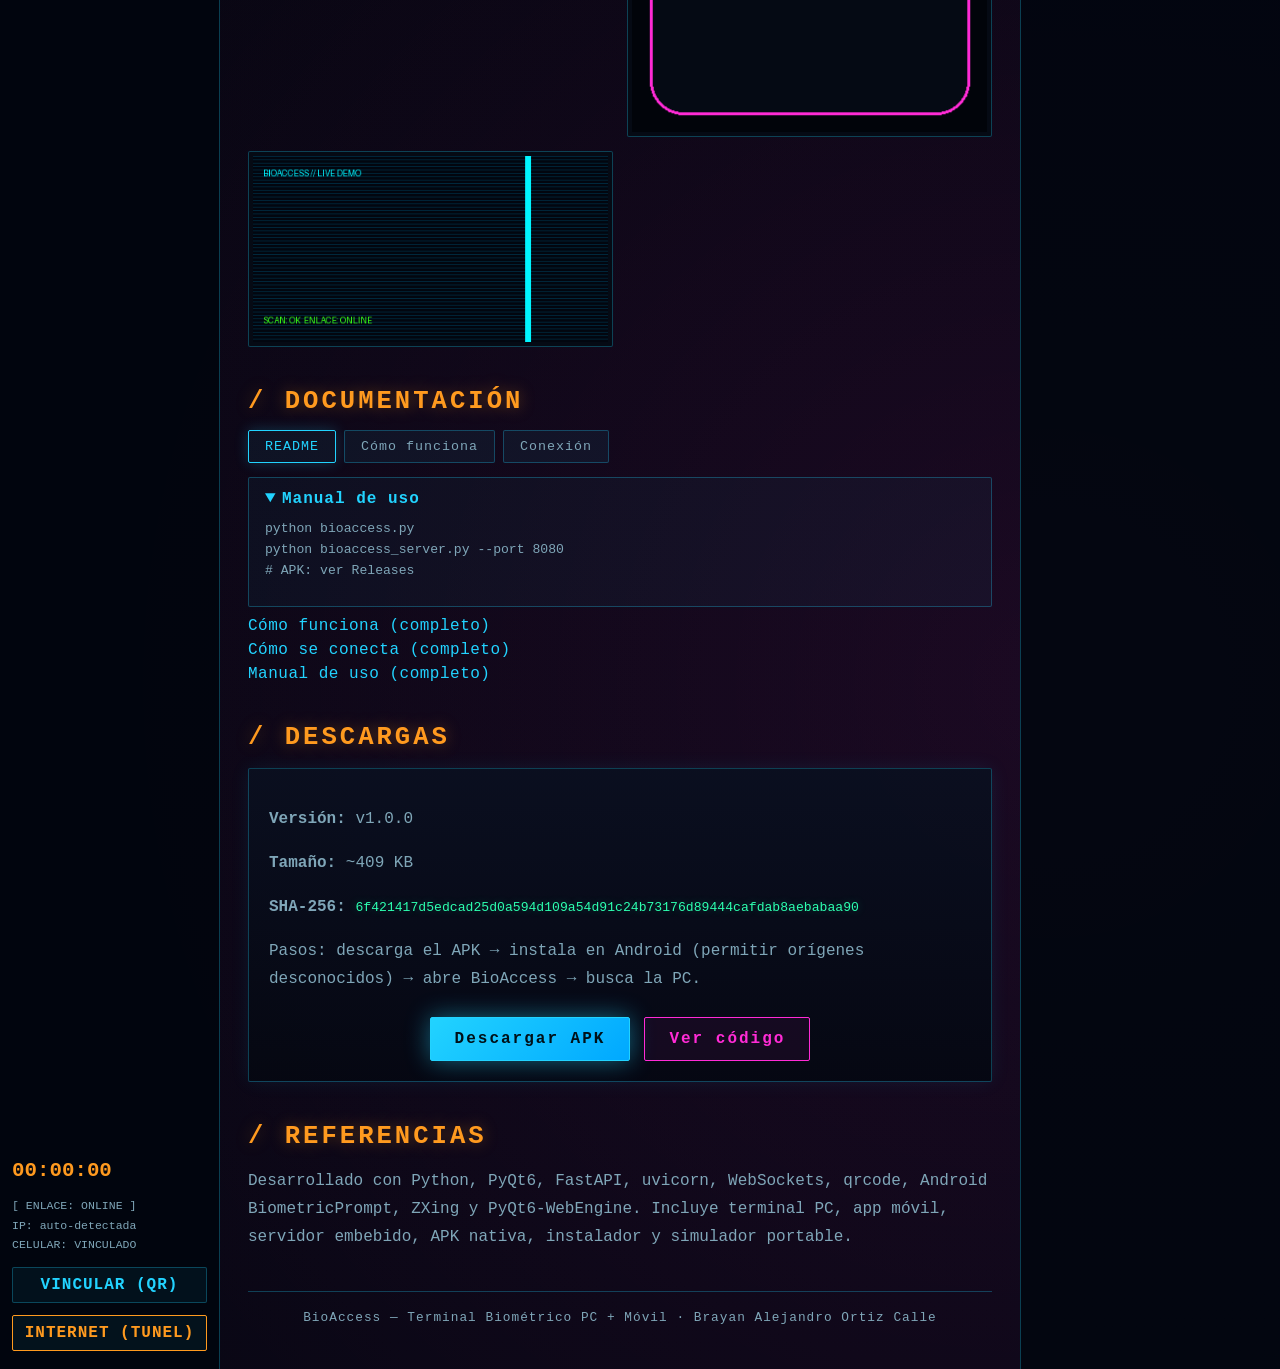
==== commit cb1f9cae: "Add scrollspy menu and fingerprint logo" ====
--- a/docs/index.html
+++ b/docs/index.html
@@ -25,7 +25,7 @@
   --danger:#ff5f56;--glow:0 0 18px rgba(34,211,255,.35)
 }
 *{box-sizing:border-box}
-html,body{margin:0;padding:0;background:var(--bg);color:var(--text);font-family:Consolas,'Courier New',monospace;min-height:100vh;overflow-x:hidden}
+html{scroll-behavior:smooth}html{scroll-behavior:smooth}html,body{margin:0;padding:0;background:var(--bg);color:var(--text);font-family:Consolas,'Courier New',monospace;min-height:100vh;overflow-x:hidden}
 body{background:
   radial-gradient(circle at 18% 8%,rgba(34,211,255,.12) 0%,transparent 34%),
   radial-gradient(circle at 82% 85%,rgba(255,43,214,.10) 0%,transparent 38%),
@@ -42,6 +42,8 @@
 .sidebar .subtitle{font-size:.7rem;color:rgba(160,225,255,.5);margin-bottom:14px;letter-spacing:1px}
 .nav-btn{display:block;background:transparent;border:1px solid rgba(34,211,255,.2);color:rgba(180,230,255,.7);padding:10px 12px;font-size:.78rem;letter-spacing:2px;text-decoration:none;border-radius:2px;font-weight:700}
 .nav-btn:hover{background:rgba(34,211,255,.12);border-color:var(--neon);color:#eaffff;border-left:4px solid var(--orange)}
+.nav-btn.active{background:rgba(34,211,255,.12);border-color:var(--neon);color:#eaffff;border-left:4px solid var(--orange);box-shadow:0 0 12px rgba(34,211,255,.18)}
+.nav-btn.active{background:rgba(34,211,255,.12);border-color:var(--neon);color:#eaffff;border-left:4px solid var(--orange);box-shadow:0 0 12px rgba(34,211,255,.18)}
 .sidebar .stretch{flex:1}
 .sidebar .info{font-size:.72rem;color:var(--muted);line-height:1.7;margin-top:8px}
 .sidebar .clock{font-size:1.3rem;color:var(--orange);font-weight:700;margin-top:8px}
@@ -128,13 +130,13 @@
 <body>
 <div class="app">
   <header class="topbar">
-    <div class="logo">BIO<span>ACCESS</span></div>
+    <div class="logo"><img src="assets/favicon.png" alt="" style="width:22px;height:22px;vertical-align:middle;margin-right:8px;">BIO<span>ACCESS</span></div>
     <div class="status" id="clock">00:00:00 · [ ENLACE: ONLINE ]</div>
     <button class="lang-btn" id="langBtn">EN</button>
   </header>
 
   <aside class="sidebar">
-    <div class="title">BIO<span>ACCESS</span></div>
+    <div class="title"><img src="assets/favicon.png" alt="" style="width:18px;height:18px;vertical-align:middle;margin-right:6px;">BIO<span>ACCESS</span></div>
     <div class="subtitle">// ESCRITORIO_v2.0</div>
     <a class="nav-btn" href="#que">&gt; 01. QUÉ ES</a>
     <a class="nav-btn" href="#como">&gt; 02. CÓMO FUNCIONA</a>
@@ -447,6 +449,40 @@
 }
 setInterval(updateClock,1000); updateClock();
 
+
+// scrollspy: resalta la seccion visible en el menu
+const sections=document.querySelectorAll('main .section, main .hero');
+const navLinks=document.querySelectorAll('.sidebar .nav-btn');
+function setActive(id){
+  navLinks.forEach(a=>{
+    const href=a.getAttribute('href')||'';
+    a.classList.toggle('active', href==='#'+id);
+  });
+}
+if('IntersectionObserver' in window){
+  const io=new IntersectionObserver(entries=>{
+    entries.forEach(e=>{ if(e.isIntersecting) setActive(e.target.id); });
+  },{rootMargin:'-40% 0px -55% 0px',threshold:0});
+  sections.forEach(s=>{ if(s.id) io.observe(s); });
+}
+
+
+// scrollspy: resalta la seccion visible en el menu
+const sections=document.querySelectorAll('main .section, main .hero');
+const navLinks=document.querySelectorAll('.sidebar .nav-btn');
+function setActive(id){
+  navLinks.forEach(a=>{
+    const href=a.getAttribute('href')||'';
+    a.classList.toggle('active', href==='#'+id);
+  });
+}
+if('IntersectionObserver' in window){
+  const io=new IntersectionObserver(entries=>{
+    entries.forEach(e=>{ if(e.isIntersecting) setActive(e.target.id); });
+  },{rootMargin:'-40% 0px -55% 0px',threshold:0});
+  sections.forEach(s=>{ if(s.id) io.observe(s); });
+}
+
 applyLang();
 </script>
 </body>
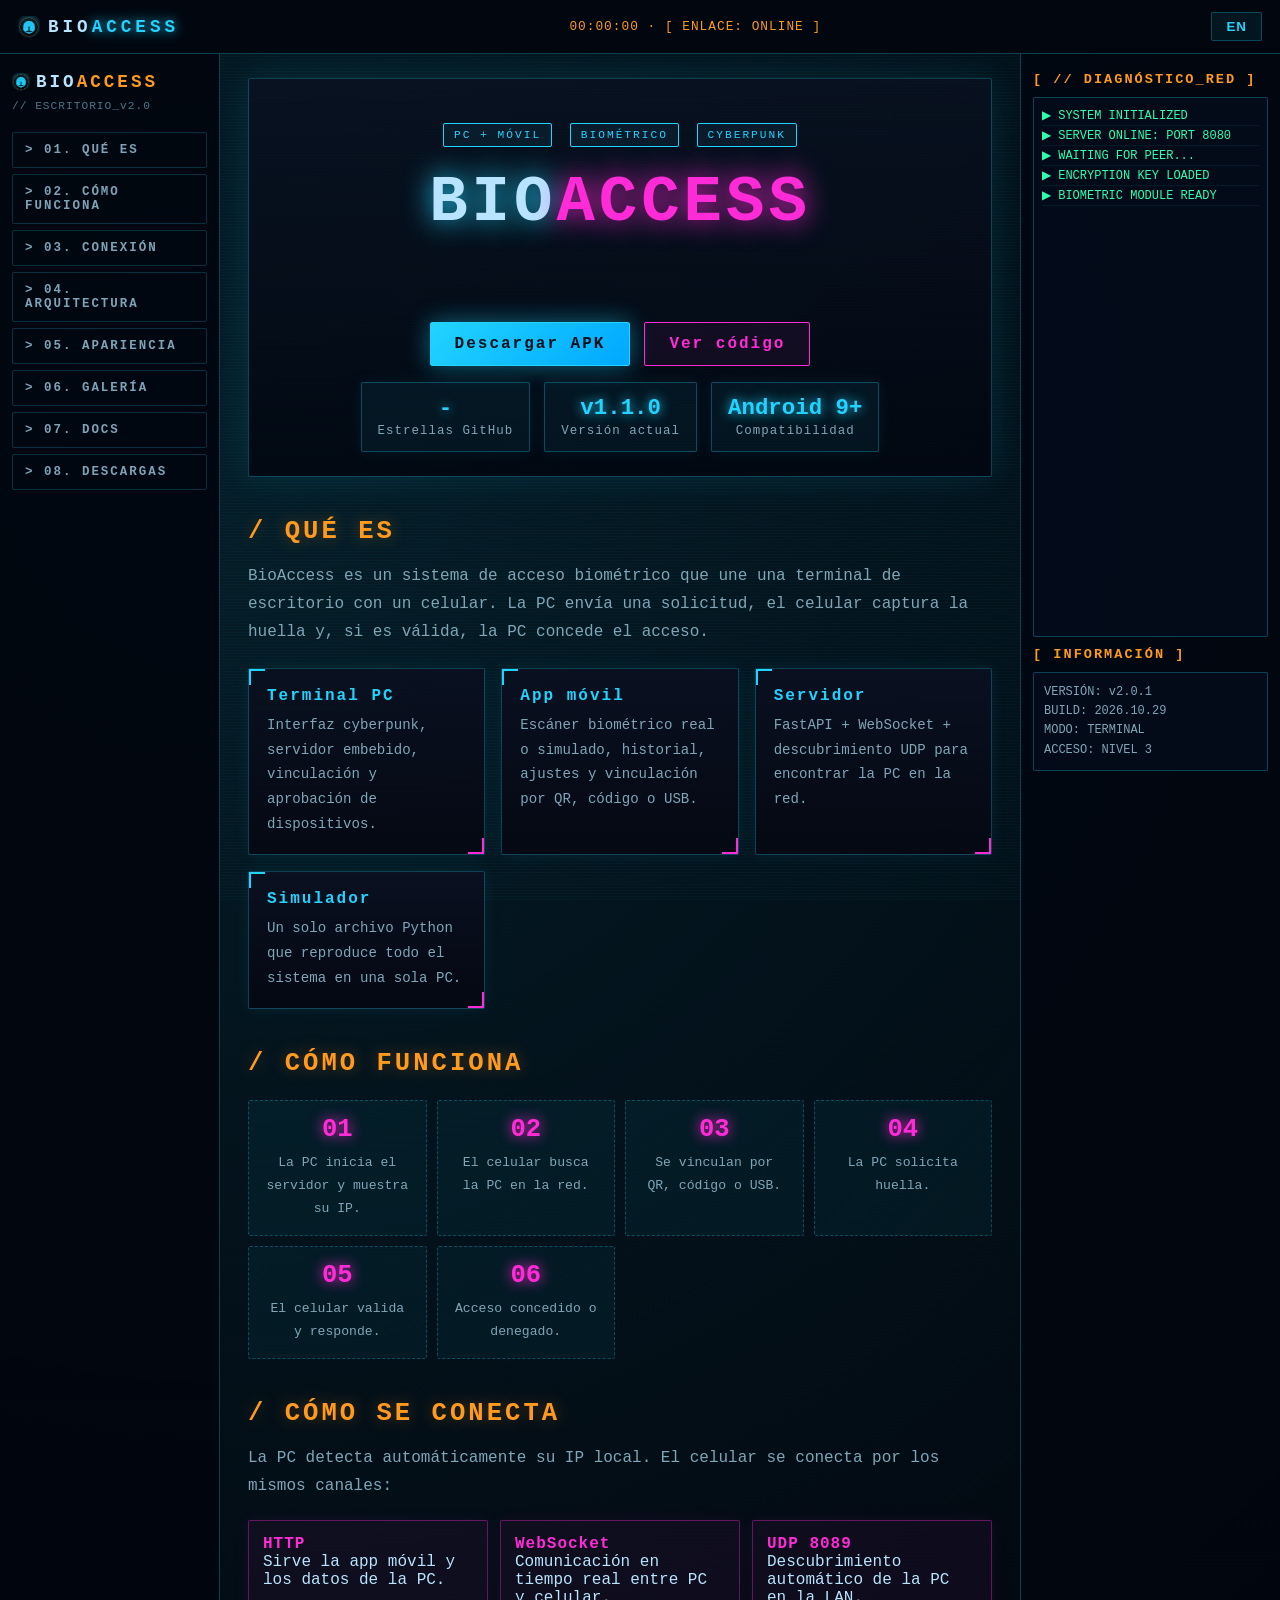
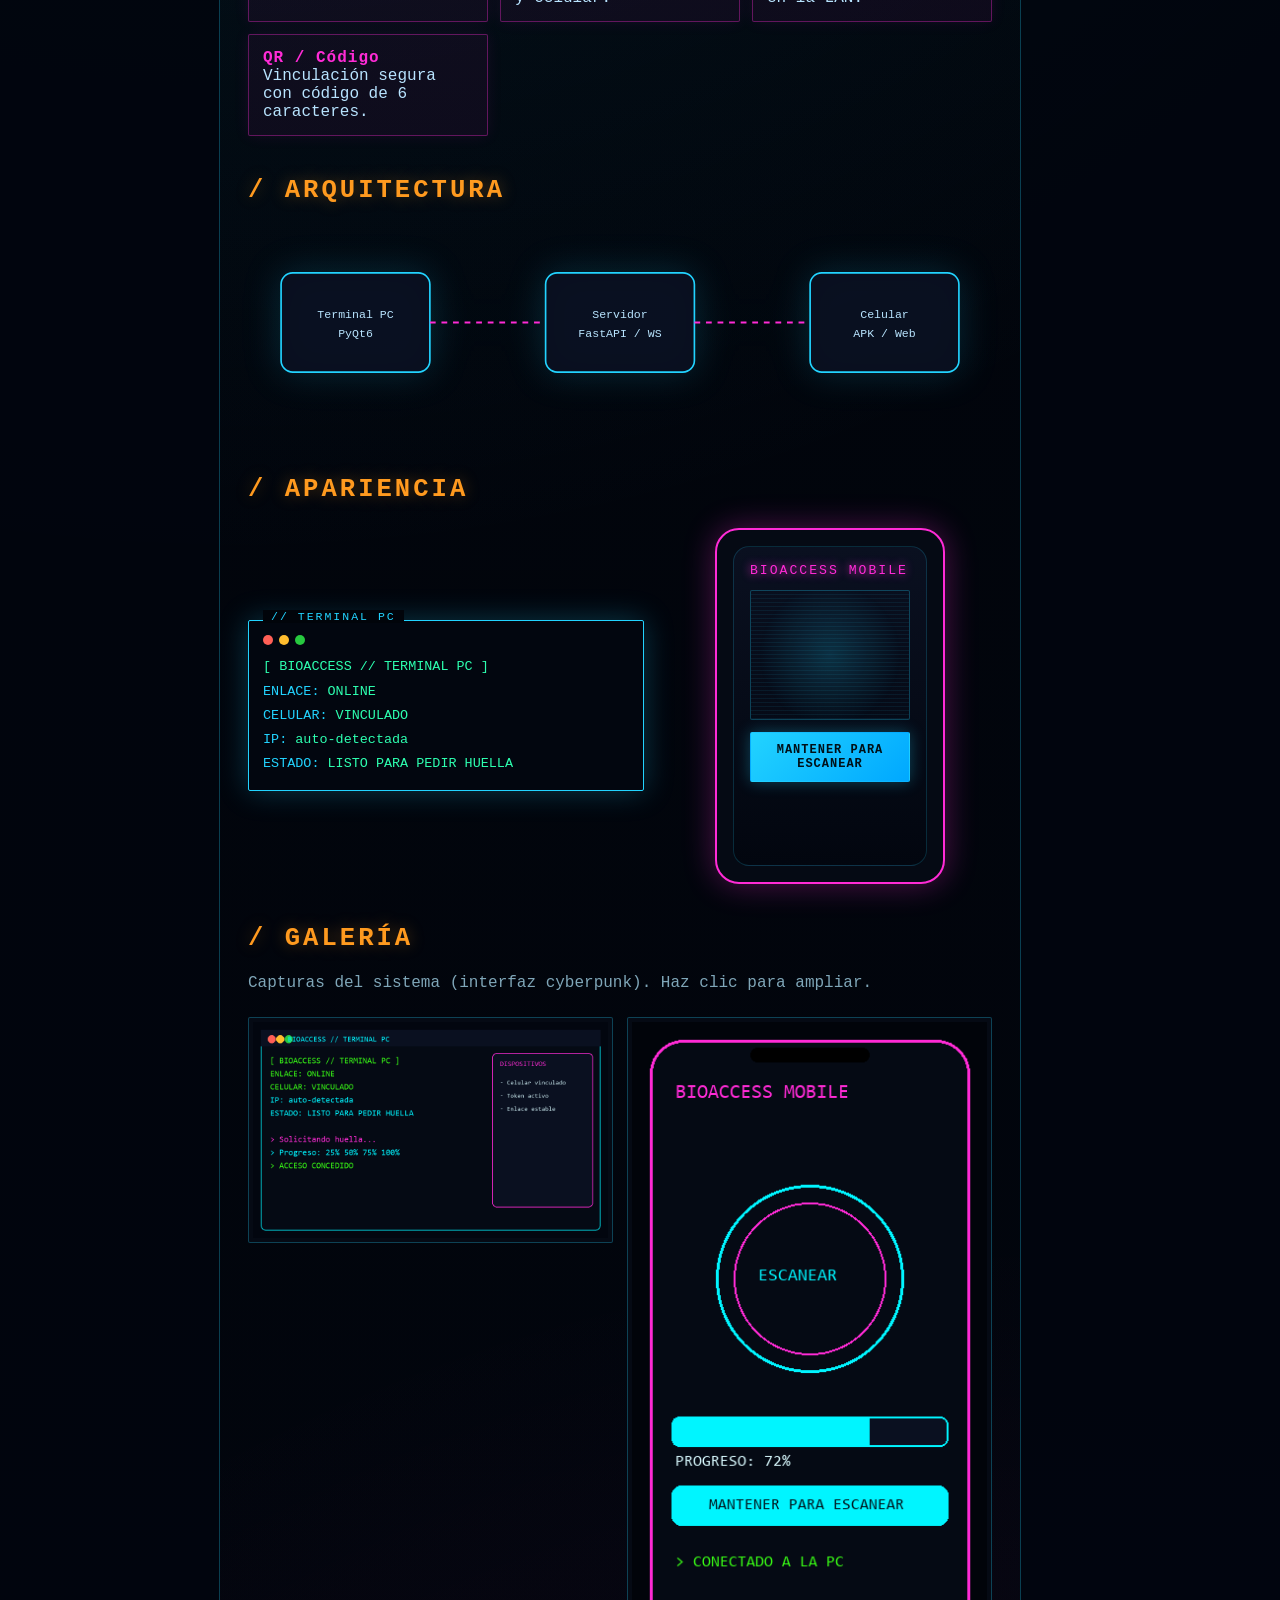
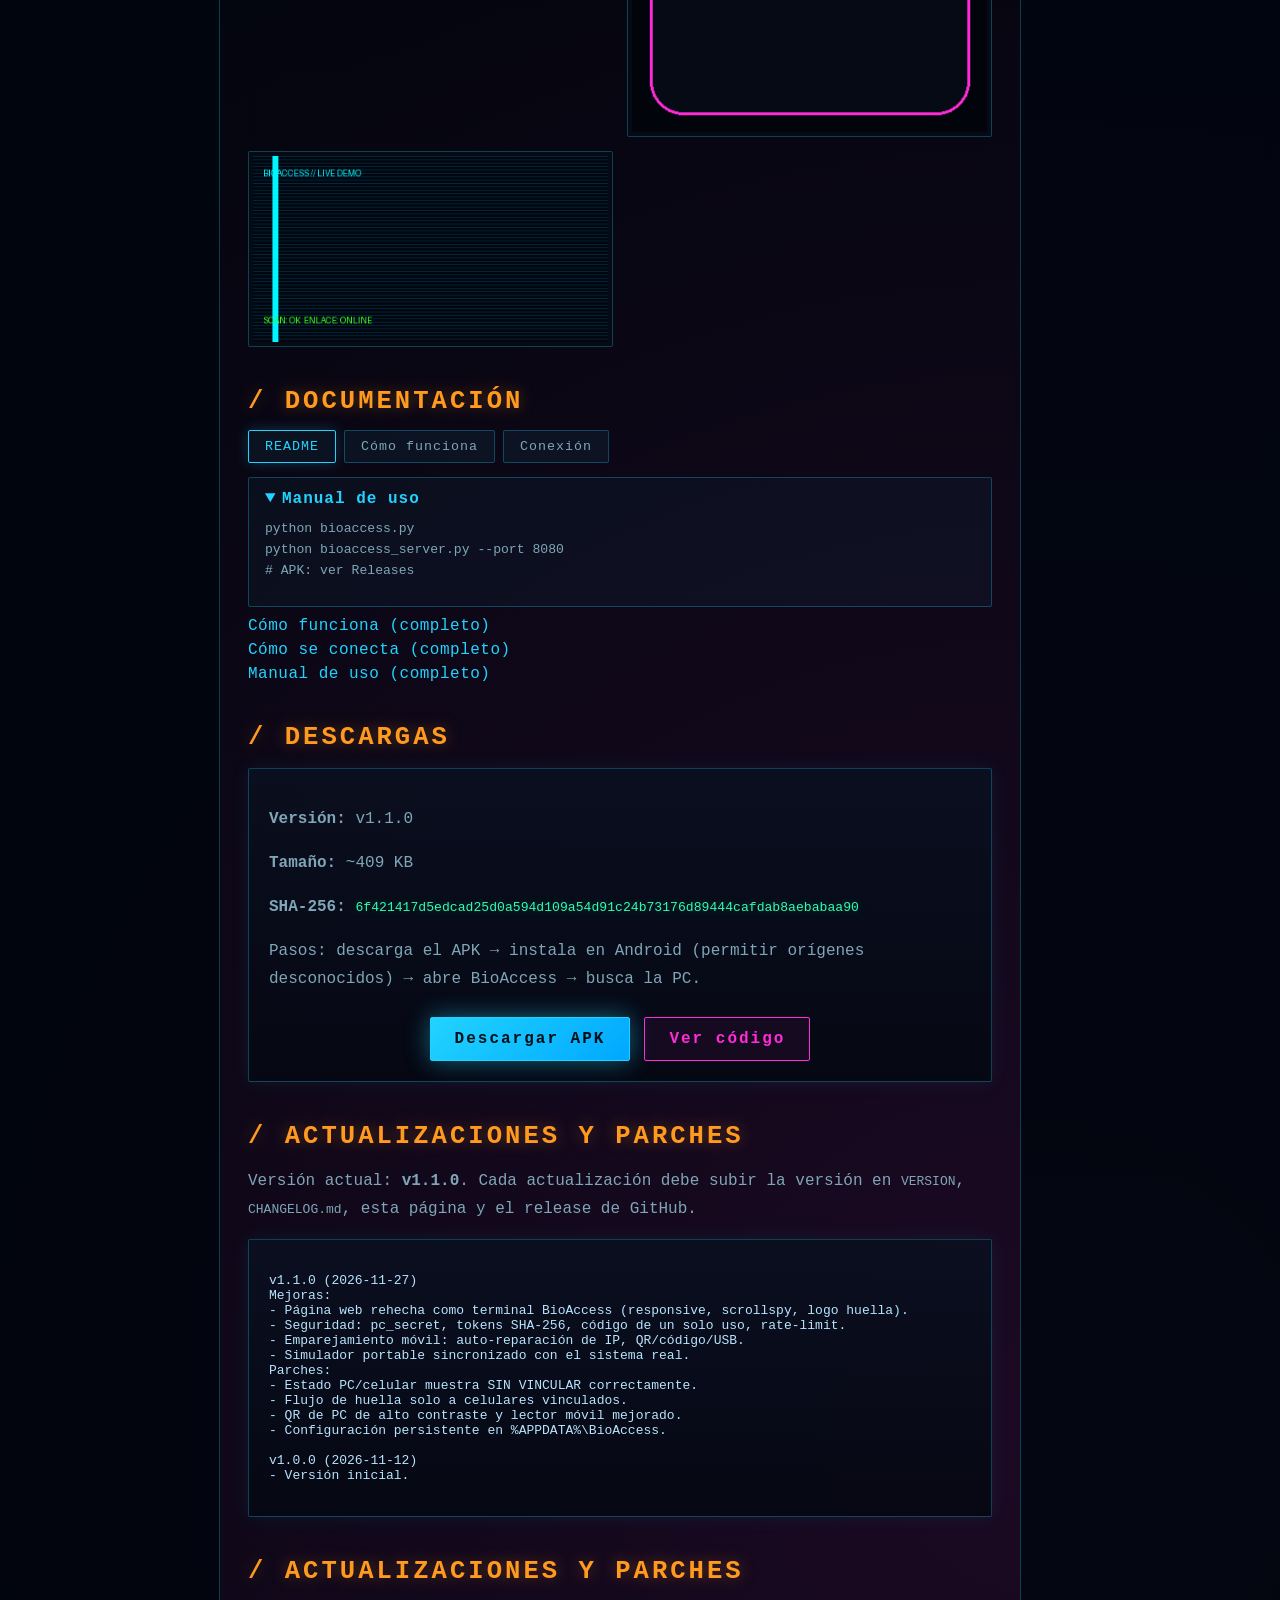
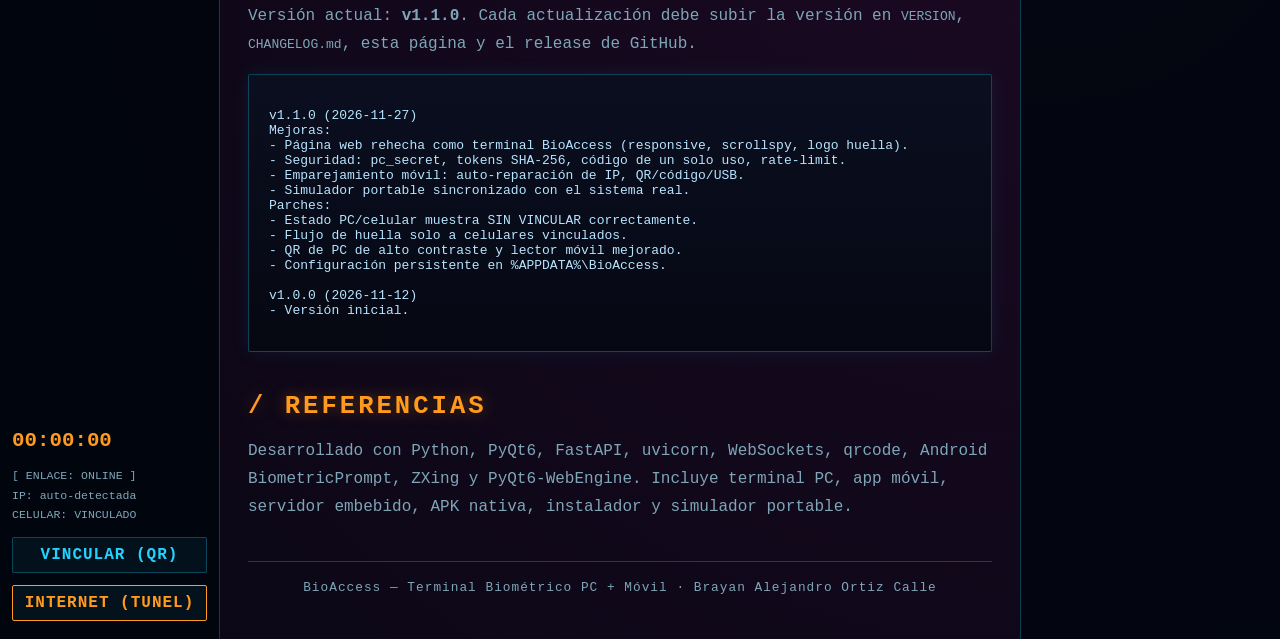
==== commit 19a888ca: "Add versioning and changelog (v1.1.0)" ====
--- a/docs/index.html
+++ b/docs/index.html
@@ -171,7 +171,7 @@
       </div>
       <div class="stats">
         <div class="stat"><b id="stars">-</b><span data-i18n="stat_stars">Estrellas GitHub</span></div>
-        <div class="stat"><b>v1.0.0</b><span data-i18n="stat_version">Versión actual</span></div>
+        <div class="stat"><b>v1.1.0</b><span data-i18n="stat_version">Versión actual</span></div>
         <div class="stat"><b>Android 9+</b><span data-i18n="stat_android">Compatibilidad</span></div>
       </div>
     </section>
@@ -296,7 +296,7 @@
     <section class="section" id="descargas">
       <h2 data-i18n="sec_downloads">/ DESCARGAS</h2>
       <div class="download-card">
-        <p><b data-i18n="dl_version">Versión:</b> v1.0.0</p>
+        <p><b data-i18n="dl_version">Versión:</b> v1.1.0</p>
         <p><b data-i18n="dl_size">Tamaño:</b> ~409 KB</p>
         <p><b>SHA-256:</b> <code>6f421417d5edcad25d0a594d109a54d91c24b73176d89444cafdab8aebabaa90</code></p>
         <p data-i18n="dl_steps">Pasos: descarga el APK → instala en Android (permitir orígenes desconocidos) → abre BioAccess → busca la PC.</p>
@@ -304,6 +304,48 @@
           <a class="btn primary" href="https://github.com/brayanortiz906-lab/BioAccess/releases/latest/download/BioAccessMobile.apk" data-i18n="btn_apk">Descargar APK</a>
           <a class="btn ghost" href="https://github.com/brayanortiz906-lab/BioAccess" data-i18n="btn_code">Ver código</a>
         </div>
+      </div>
+    </section>
+
+    <section class="section" id="changelog">
+      <h2>/ ACTUALIZACIONES Y PARCHES</h2>
+      <p>Versión actual: <b>v1.1.0</b>. Cada actualización debe subir la versión en <code>VERSION</code>, <code>CHANGELOG.md</code>, esta página y el release de GitHub.</p>
+      <div class="download-card">
+        <pre>v1.1.0 (2026-11-27)
+Mejoras:
+- Página web rehecha como terminal BioAccess (responsive, scrollspy, logo huella).
+- Seguridad: pc_secret, tokens SHA-256, código de un solo uso, rate-limit.
+- Emparejamiento móvil: auto-reparación de IP, QR/código/USB.
+- Simulador portable sincronizado con el sistema real.
+Parches:
+- Estado PC/celular muestra SIN VINCULAR correctamente.
+- Flujo de huella solo a celulares vinculados.
+- QR de PC de alto contraste y lector móvil mejorado.
+- Configuración persistente en %APPDATA%\BioAccess.
+
+v1.0.0 (2026-11-12)
+- Versión inicial.</pre>
+      </div>
+    </section>
+
+    <section class="section" id="changelog">
+      <h2>/ ACTUALIZACIONES Y PARCHES</h2>
+      <p>Versión actual: <b>v1.1.0</b>. Cada actualización debe subir la versión en <code>VERSION</code>, <code>CHANGELOG.md</code>, esta página y el release de GitHub.</p>
+      <div class="download-card">
+        <pre>v1.1.0 (2026-11-27)
+Mejoras:
+- Página web rehecha como terminal BioAccess (responsive, scrollspy, logo huella).
+- Seguridad: pc_secret, tokens SHA-256, código de un solo uso, rate-limit.
+- Emparejamiento móvil: auto-reparación de IP, QR/código/USB.
+- Simulador portable sincronizado con el sistema real.
+Parches:
+- Estado PC/celular muestra SIN VINCULAR correctamente.
+- Flujo de huella solo a celulares vinculados.
+- QR de PC de alto contraste y lector móvil mejorado.
+- Configuración persistente en %APPDATA%\BioAccess.
+
+v1.0.0 (2026-11-12)
+- Versión inicial.</pre>
       </div>
     </section>
 
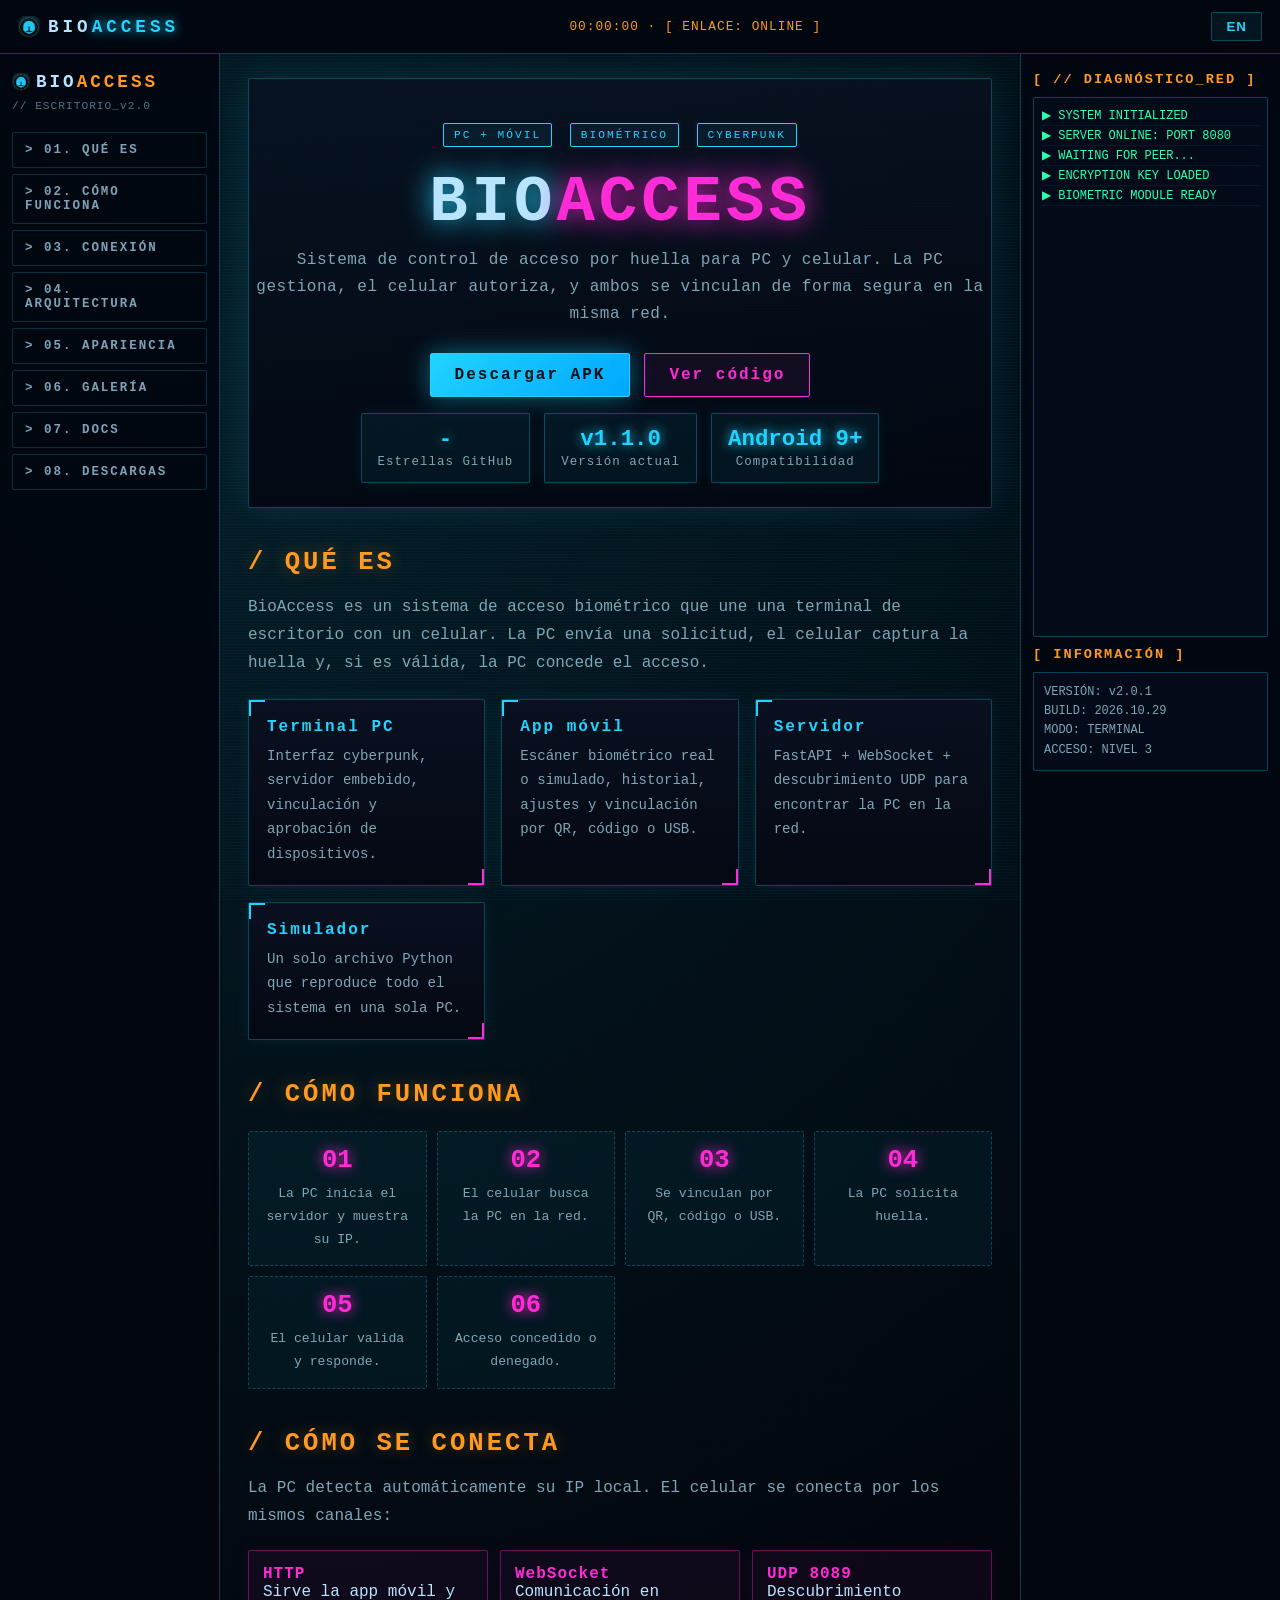
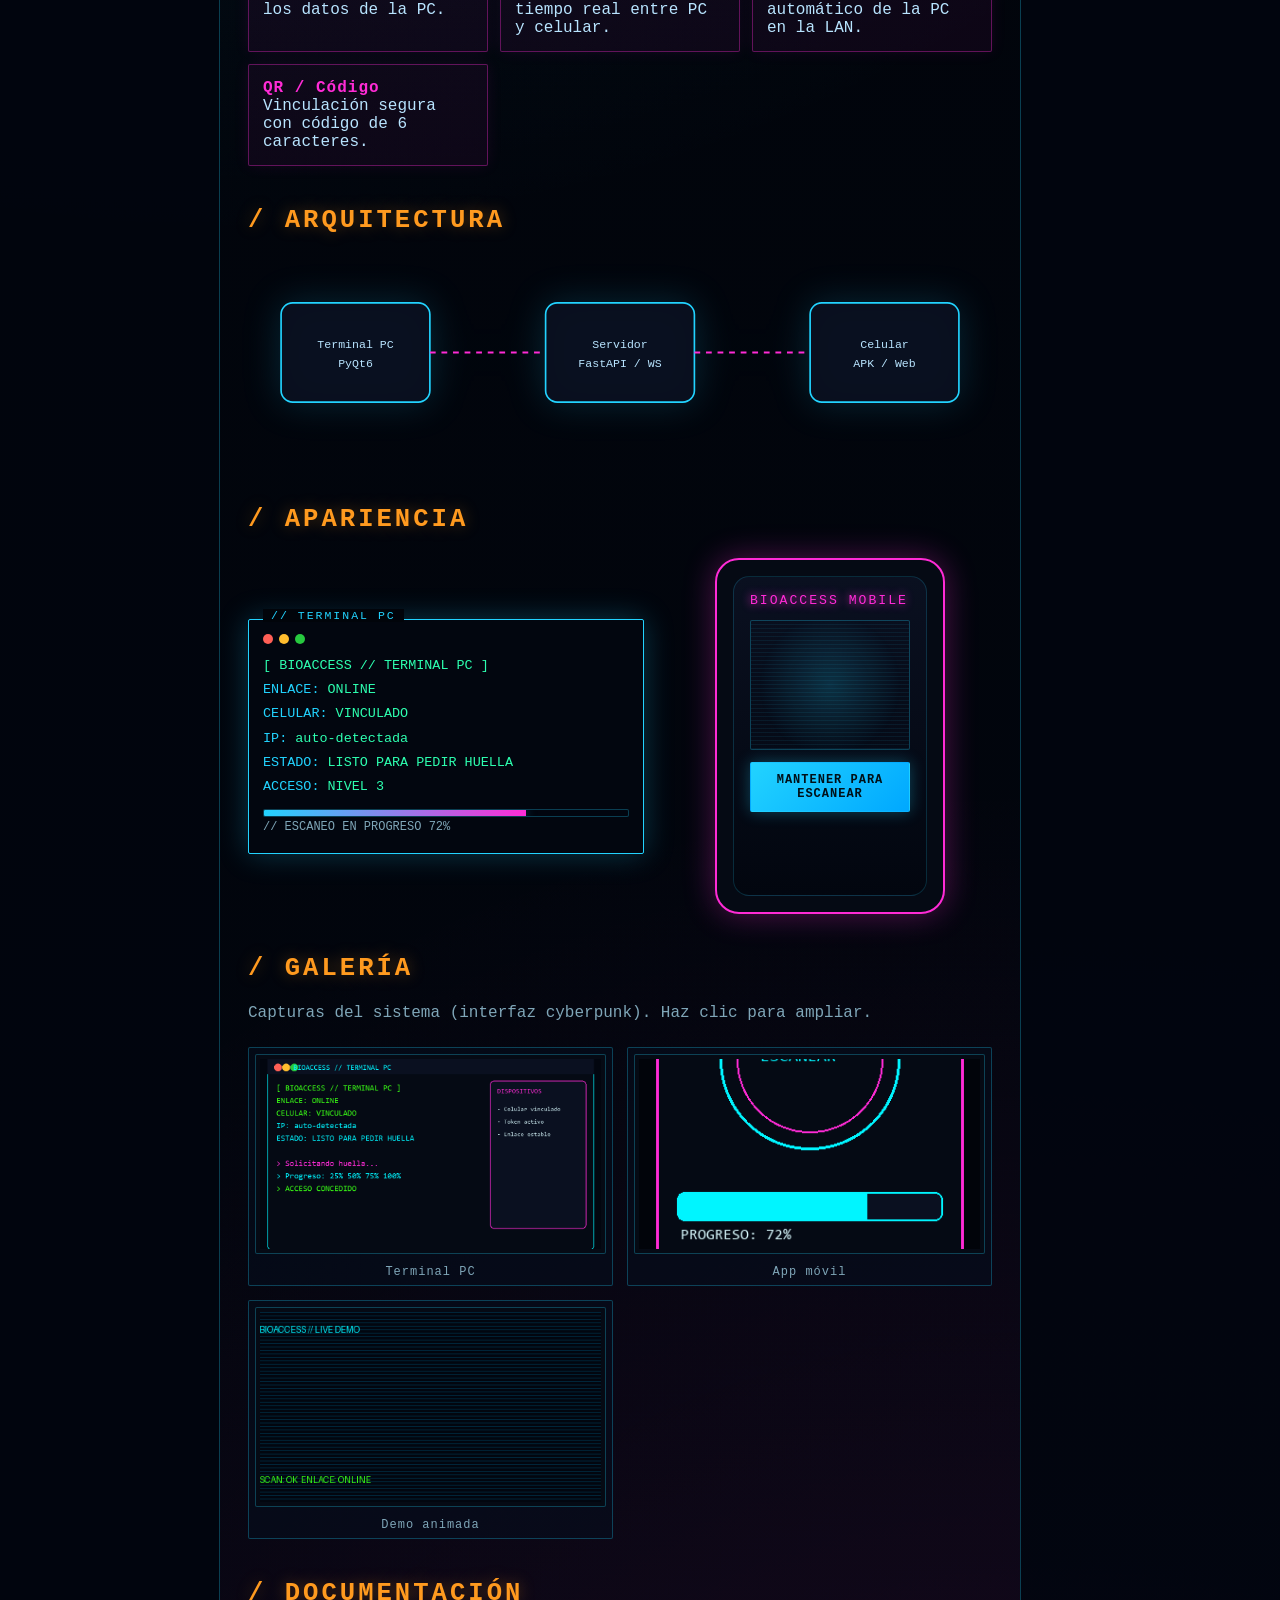
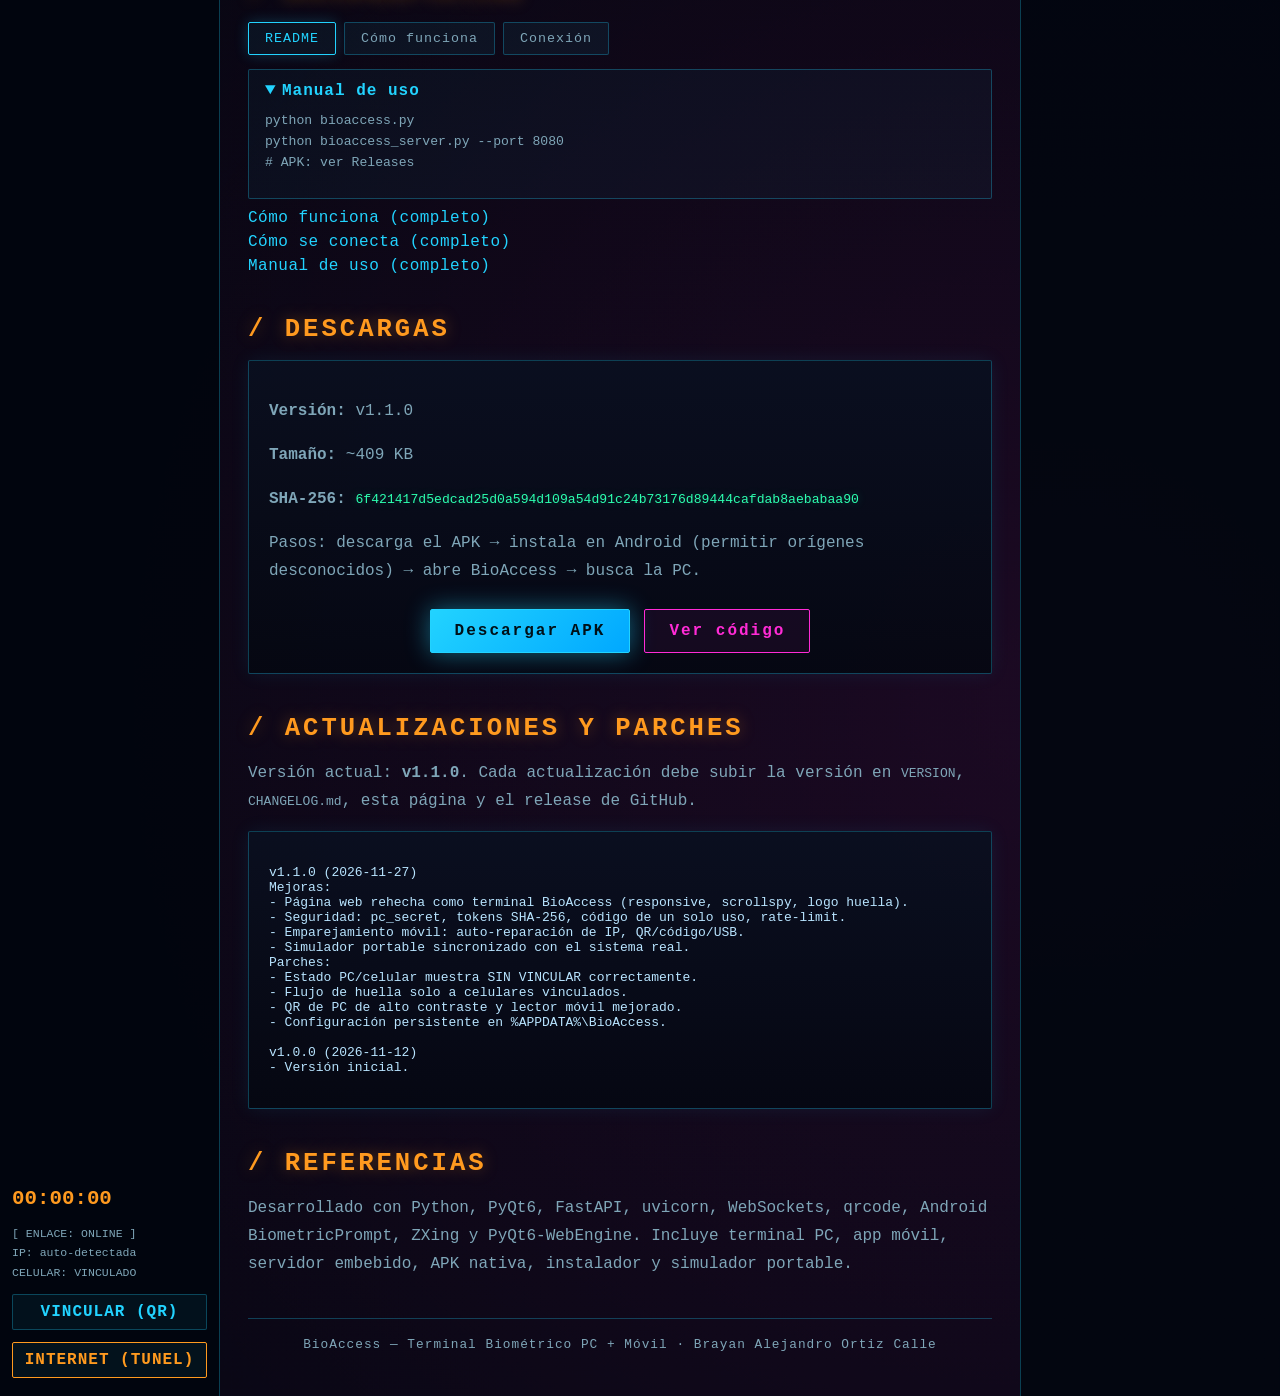
==== commit 2dd5a1fd: "Improve appearance mock and gallery with captions" ====
--- a/docs/index.html
+++ b/docs/index.html
@@ -99,6 +99,11 @@
 .gallery{display:grid;grid-template-columns:repeat(auto-fit,minmax(240px,1fr));gap:14px;margin-top:20px}
 .gallery img{width:100%;border-radius:2px;border:1px solid var(--border);cursor:pointer;transition:.2s;background:var(--panel2);padding:4px}
 .gallery img:hover{transform:scale(1.02);border-color:var(--neon);box-shadow:0 0 20px rgba(34,211,255,.28)}
+.progress{height:8px;background:rgba(2,6,15,.8);border:1px solid var(--border);border-radius:2px;margin-top:10px;overflow:hidden}
+.progress-bar{height:100%;background:linear-gradient(90deg,var(--neon),var(--magenta));box-shadow:0 0 12px rgba(34,211,255,.4)}
+.gallery figure{margin:0;background:rgba(5,14,30,.5);border:1px solid var(--border);border-radius:2px;padding:6px}
+.gallery figcaption{text-align:center;font-size:.75rem;color:var(--muted);margin-top:6px;letter-spacing:1px}
+.gallery img{height:200px;object-fit:cover;width:100%}
 .lightbox{position:fixed;inset:0;background:rgba(2,6,15,.94);display:none;align-items:center;justify-content:center;z-index:50;padding:20px;backdrop-filter:blur(4px)}
 .lightbox img{max-width:92vw;max-height:88vh;border-radius:2px;border:1px solid var(--neon);box-shadow:0 0 44px rgba(34,211,255,.4)}
 .lightbox .close{position:absolute;top:18px;right:24px;color:var(--neon);font-size:2rem;cursor:pointer;text-shadow:0 0 14px var(--neon)}
@@ -164,7 +169,7 @@
         <span class="badge" data-i18n="badge3">CYBERPUNK</span>
       </div>
       <h1>BIO<span>ACCESS</span></h1>
-      <p class="lead" id="typing"></p>
+      <p class="lead" id="typing">Sistema de control de acceso por huella para PC y celular. La PC gestiona, el celular autoriza, y ambos se vinculan de forma segura en la misma red.</p>
       <div class="cta">
         <a class="btn primary" href="https://github.com/brayanortiz906-lab/BioAccess/releases/latest/download/BioAccessMobile.apk" data-i18n="btn_apk">Descargar APK</a>
         <a class="btn ghost" href="https://github.com/brayanortiz906-lab/BioAccess" data-i18n="btn_code">Ver código</a>
@@ -239,6 +244,9 @@
           <div class="line"><span>CELULAR:</span> VINCULADO</div>
           <div class="line"><span>IP:</span> auto-detectada</div>
           <div class="line"><span>ESTADO:</span> LISTO PARA PEDIR HUELLA</div>
+          <div class="line"><span>ACCESO:</span> NIVEL 3</div>
+          <div class="progress"><div class="progress-bar" style="width:72%"></div></div>
+          <div class="line" style="font-size:.75rem;color:var(--muted)">// ESCANEO EN PROGRESO 72%</div>
         </div>
         <div class="phone">
           <div class="screen">
@@ -254,9 +262,9 @@
       <h2 data-i18n="sec_gallery">/ GALERÍA</h2>
       <p data-i18n="sec_gallery_p">Capturas del sistema (interfaz cyberpunk). Haz clic para ampliar.</p>
       <div class="gallery">
-        <img src="assets/pc-terminal.png" alt="Terminal PC" loading="lazy">
-        <img src="assets/mobile-app.png" alt="App móvil" loading="lazy">
-        <img src="assets/bioaccess-demo.gif" alt="Demo animada" loading="lazy">
+        <figure><img src="assets/pc-terminal.png" alt="Terminal PC" loading="lazy"><figcaption>Terminal PC</figcaption></figure>
+        <figure><img src="assets/mobile-app.png" alt="App móvil" loading="lazy"><figcaption>App móvil</figcaption></figure>
+        <figure><img src="assets/bioaccess-demo.gif" alt="Demo animada" loading="lazy"><figcaption>Demo animada</figcaption></figure>
       </div>
     </section>
 
@@ -304,27 +312,6 @@
           <a class="btn primary" href="https://github.com/brayanortiz906-lab/BioAccess/releases/latest/download/BioAccessMobile.apk" data-i18n="btn_apk">Descargar APK</a>
           <a class="btn ghost" href="https://github.com/brayanortiz906-lab/BioAccess" data-i18n="btn_code">Ver código</a>
         </div>
-      </div>
-    </section>
-
-    <section class="section" id="changelog">
-      <h2>/ ACTUALIZACIONES Y PARCHES</h2>
-      <p>Versión actual: <b>v1.1.0</b>. Cada actualización debe subir la versión en <code>VERSION</code>, <code>CHANGELOG.md</code>, esta página y el release de GitHub.</p>
-      <div class="download-card">
-        <pre>v1.1.0 (2026-11-27)
-Mejoras:
-- Página web rehecha como terminal BioAccess (responsive, scrollspy, logo huella).
-- Seguridad: pc_secret, tokens SHA-256, código de un solo uso, rate-limit.
-- Emparejamiento móvil: auto-reparación de IP, QR/código/USB.
-- Simulador portable sincronizado con el sistema real.
-Parches:
-- Estado PC/celular muestra SIN VINCULAR correctamente.
-- Flujo de huella solo a celulares vinculados.
-- QR de PC de alto contraste y lector móvil mejorado.
-- Configuración persistente en %APPDATA%\BioAccess.
-
-v1.0.0 (2026-11-12)
-- Versión inicial.</pre>
       </div>
     </section>
 
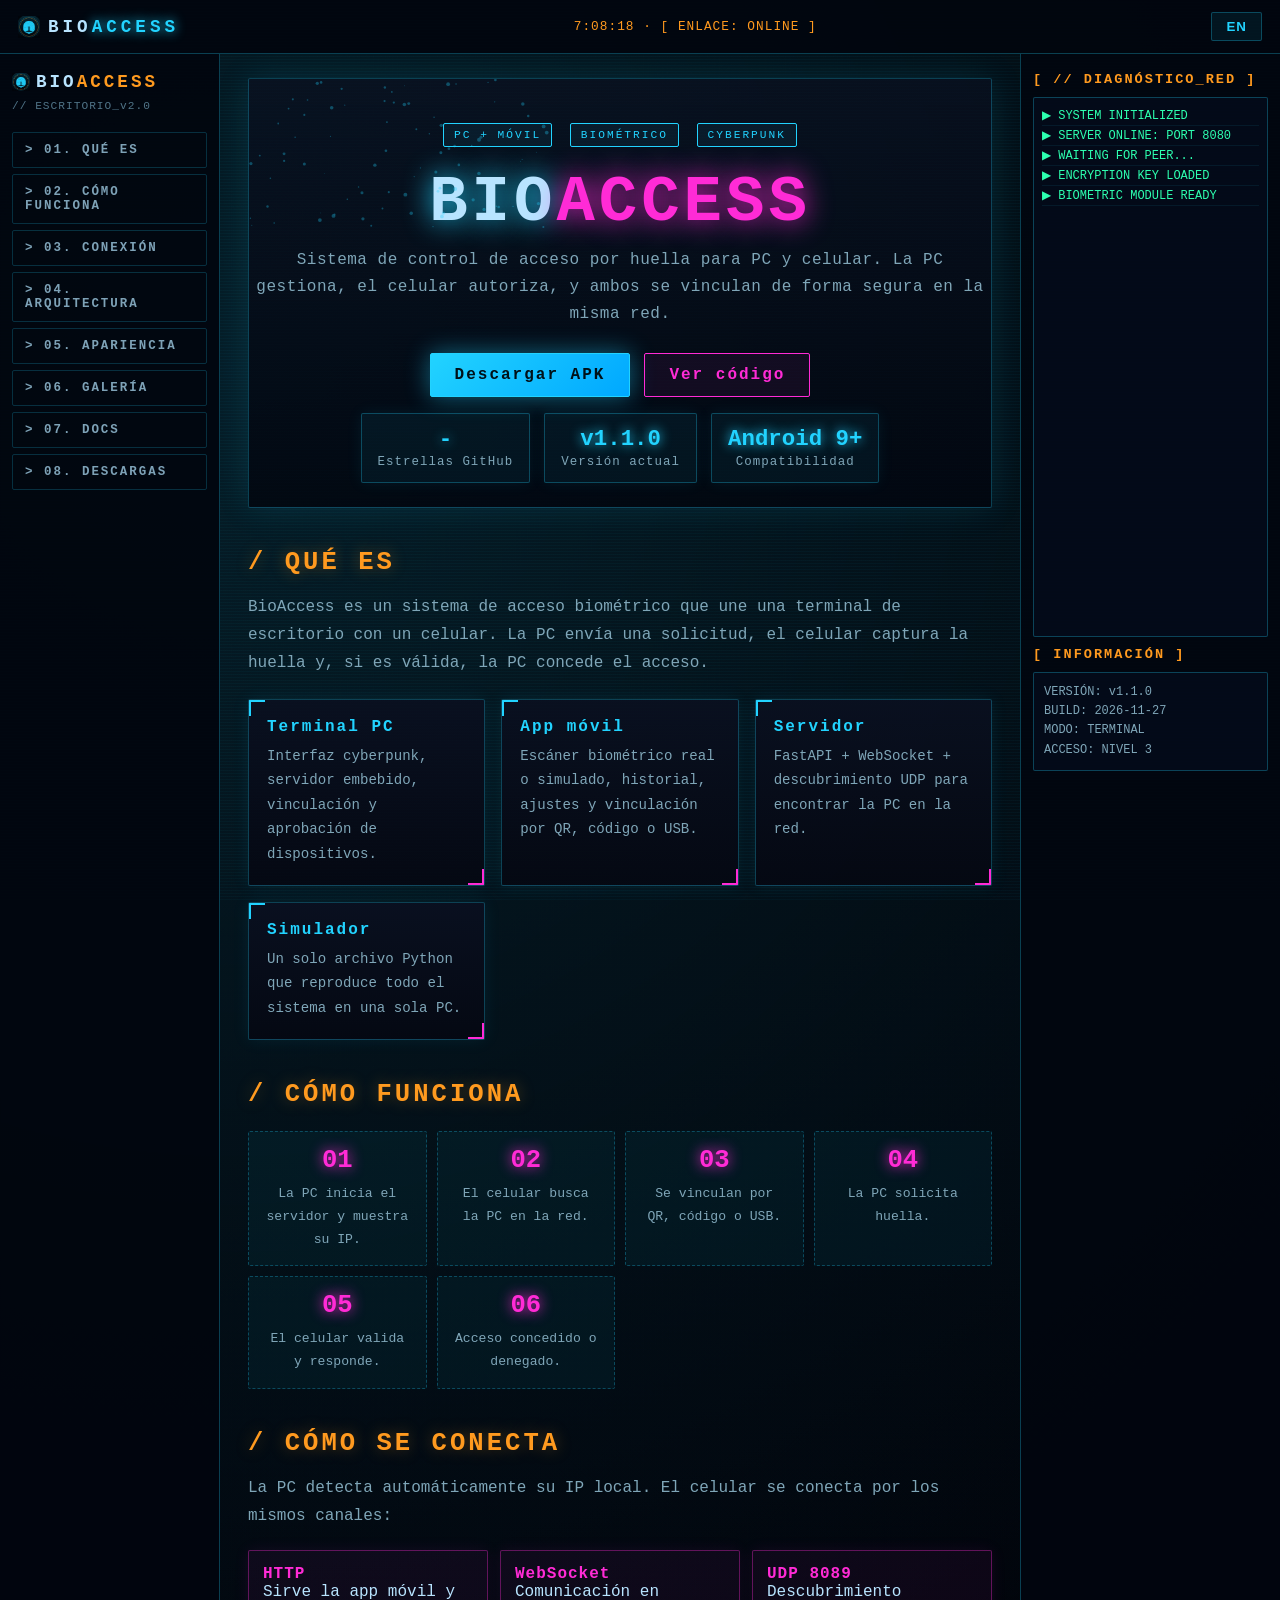
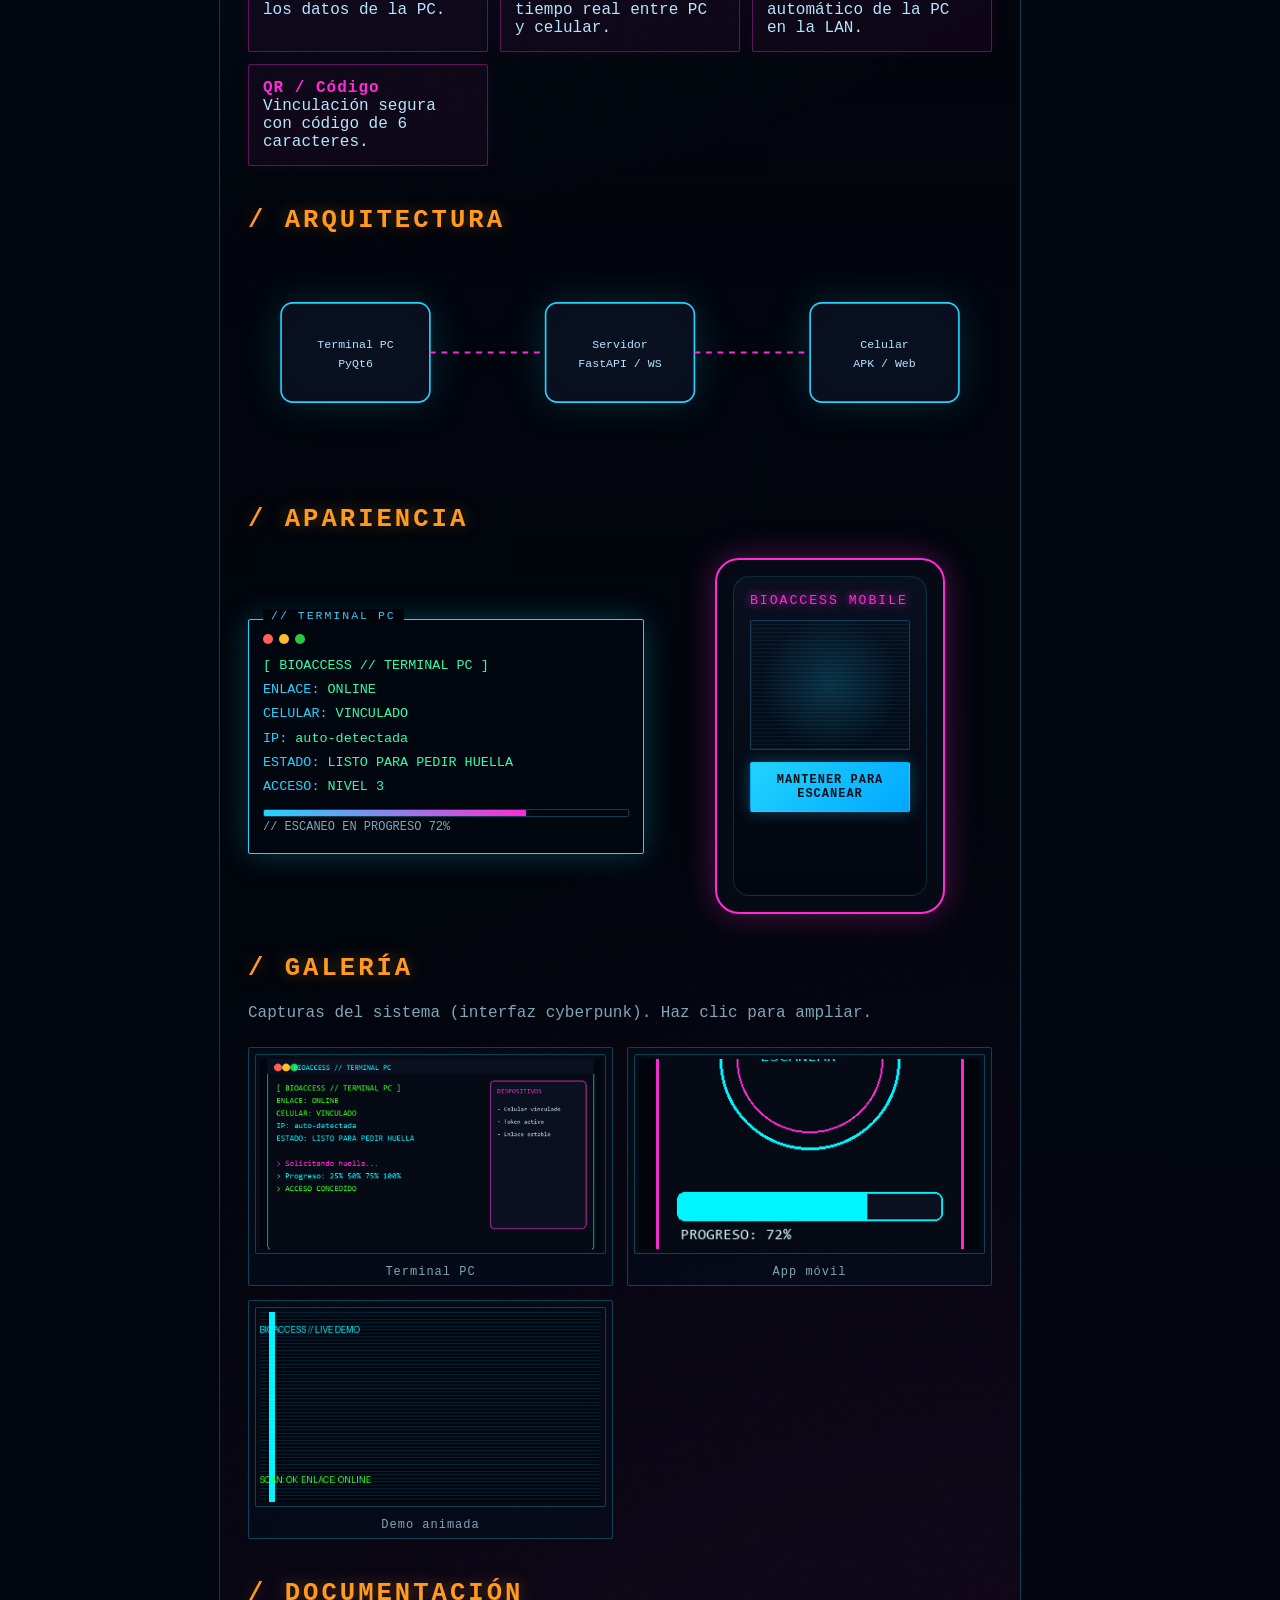
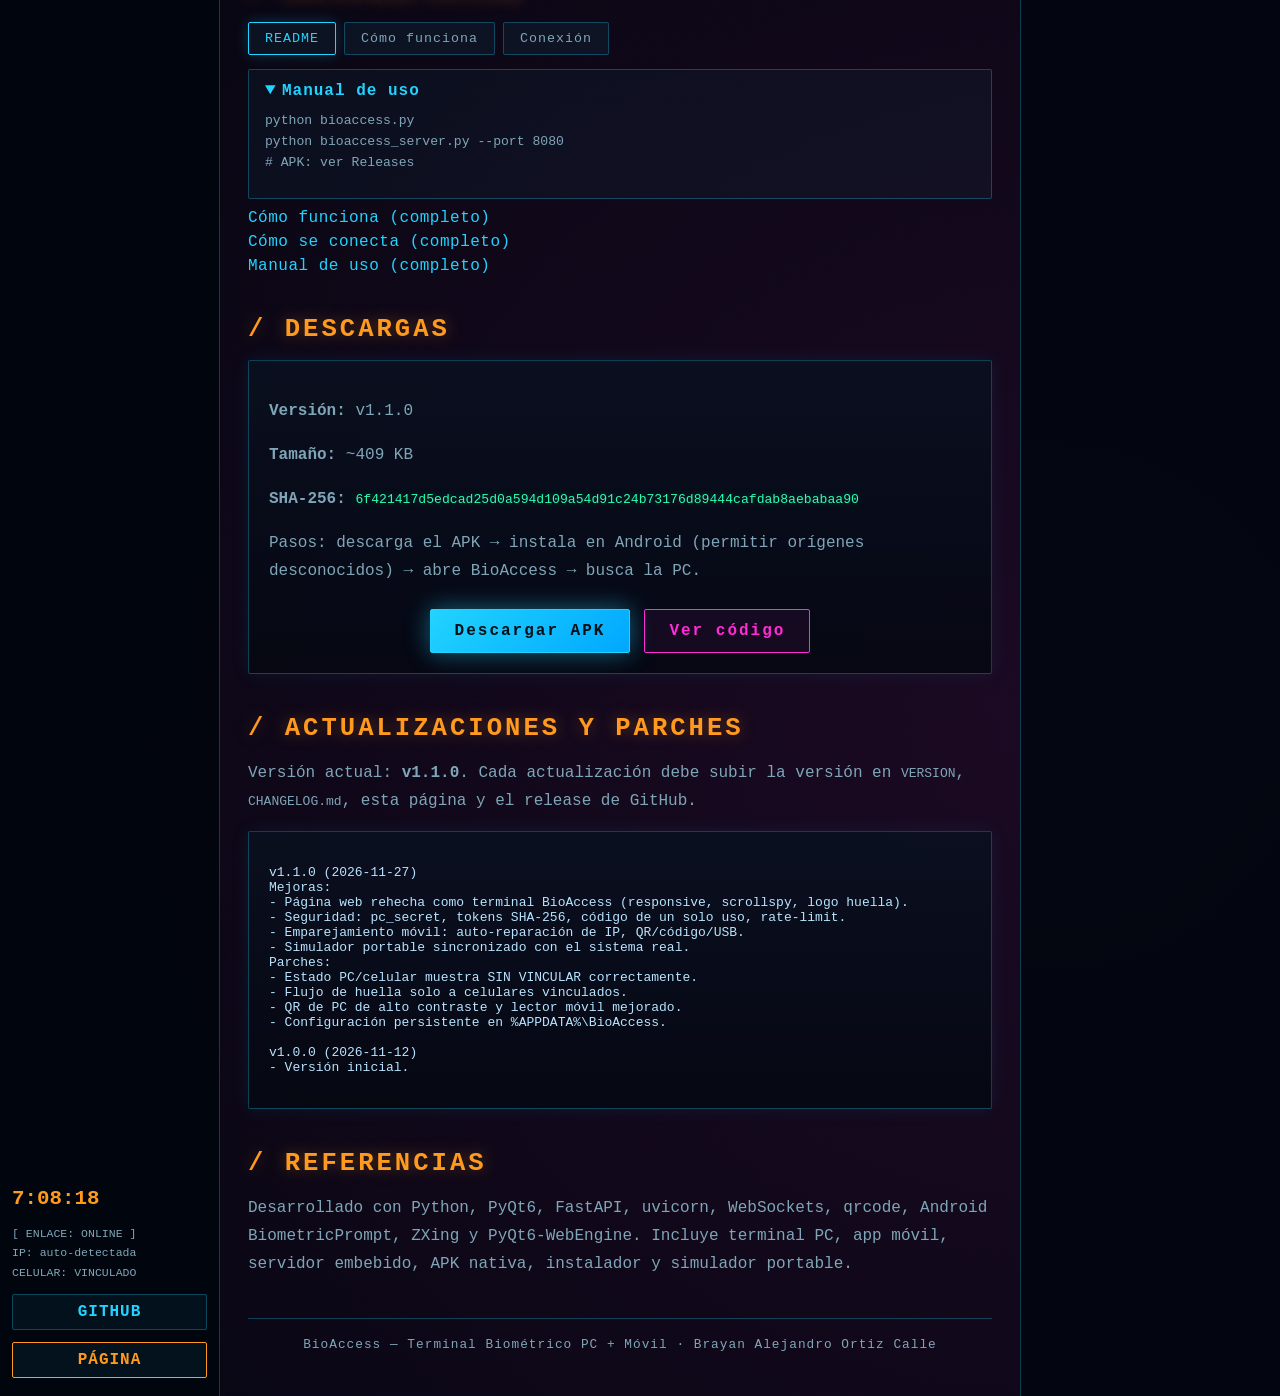
==== commit 48fcd99d: "Clean duplicate scrollspy and improve interface" ====
--- a/docs/index.html
+++ b/docs/index.html
@@ -156,8 +156,8 @@
     <div class="info" id="sideStatus">
       [ ENLACE: ONLINE ]<br>IP: auto-detectada<br>CELULAR: VINCULADO
     </div>
-    <a class="btn" href="https://github.com/brayanortiz906-lab/BioAccess">VINCULAR (QR)</a>
-    <a class="btn orange" href="https://brayanortiz906-lab.github.io/BioAccess/">INTERNET (TUNEL)</a>
+    <a class="btn" href="https://github.com/brayanortiz906-lab/BioAccess">GITHUB</a>
+    <a class="btn orange" href="https://brayanortiz906-lab.github.io/BioAccess/">PÁGINA</a>
   </aside>
 
   <main class="center">
@@ -357,8 +357,8 @@
     </div>
     <h3>[ INFORMACIÓN ]</h3>
     <div class="box">
-      VERSIÓN: v2.0.1<br>
-      BUILD: 2026.10.29<br>
+      VERSIÓN: v1.1.0<br>
+      BUILD: 2026-11-27<br>
       MODO: TERMINAL<br>
       ACCESO: NIVEL 3
     </div>
@@ -417,11 +417,13 @@
   });
   document.getElementById('langBtn').textContent = lang === 'es' ? 'EN' : 'ES';
   document.documentElement.lang = lang;
+  typingText = i18n[lang].typing; ti = 0; typingEl.textContent = '';
+  type();
 }
 document.getElementById('langBtn').addEventListener('click', () => { lang = lang === 'es' ? 'en' : 'es'; applyLang(); });
 
 const typingEl = document.getElementById('typing');
-const typingText = i18n.es.typing;
+let typingText = i18n[lang].typing;
 let ti = 0;
 function type() {
   if (ti <= typingText.length) { typingEl.textContent = typingText.slice(0, ti); ti++; setTimeout(type, 24); }
@@ -496,22 +498,6 @@
 }
 
 
-// scrollspy: resalta la seccion visible en el menu
-const sections=document.querySelectorAll('main .section, main .hero');
-const navLinks=document.querySelectorAll('.sidebar .nav-btn');
-function setActive(id){
-  navLinks.forEach(a=>{
-    const href=a.getAttribute('href')||'';
-    a.classList.toggle('active', href==='#'+id);
-  });
-}
-if('IntersectionObserver' in window){
-  const io=new IntersectionObserver(entries=>{
-    entries.forEach(e=>{ if(e.isIntersecting) setActive(e.target.id); });
-  },{rootMargin:'-40% 0px -55% 0px',threshold:0});
-  sections.forEach(s=>{ if(s.id) io.observe(s); });
-}
-
 applyLang();
 </script>
 </body>
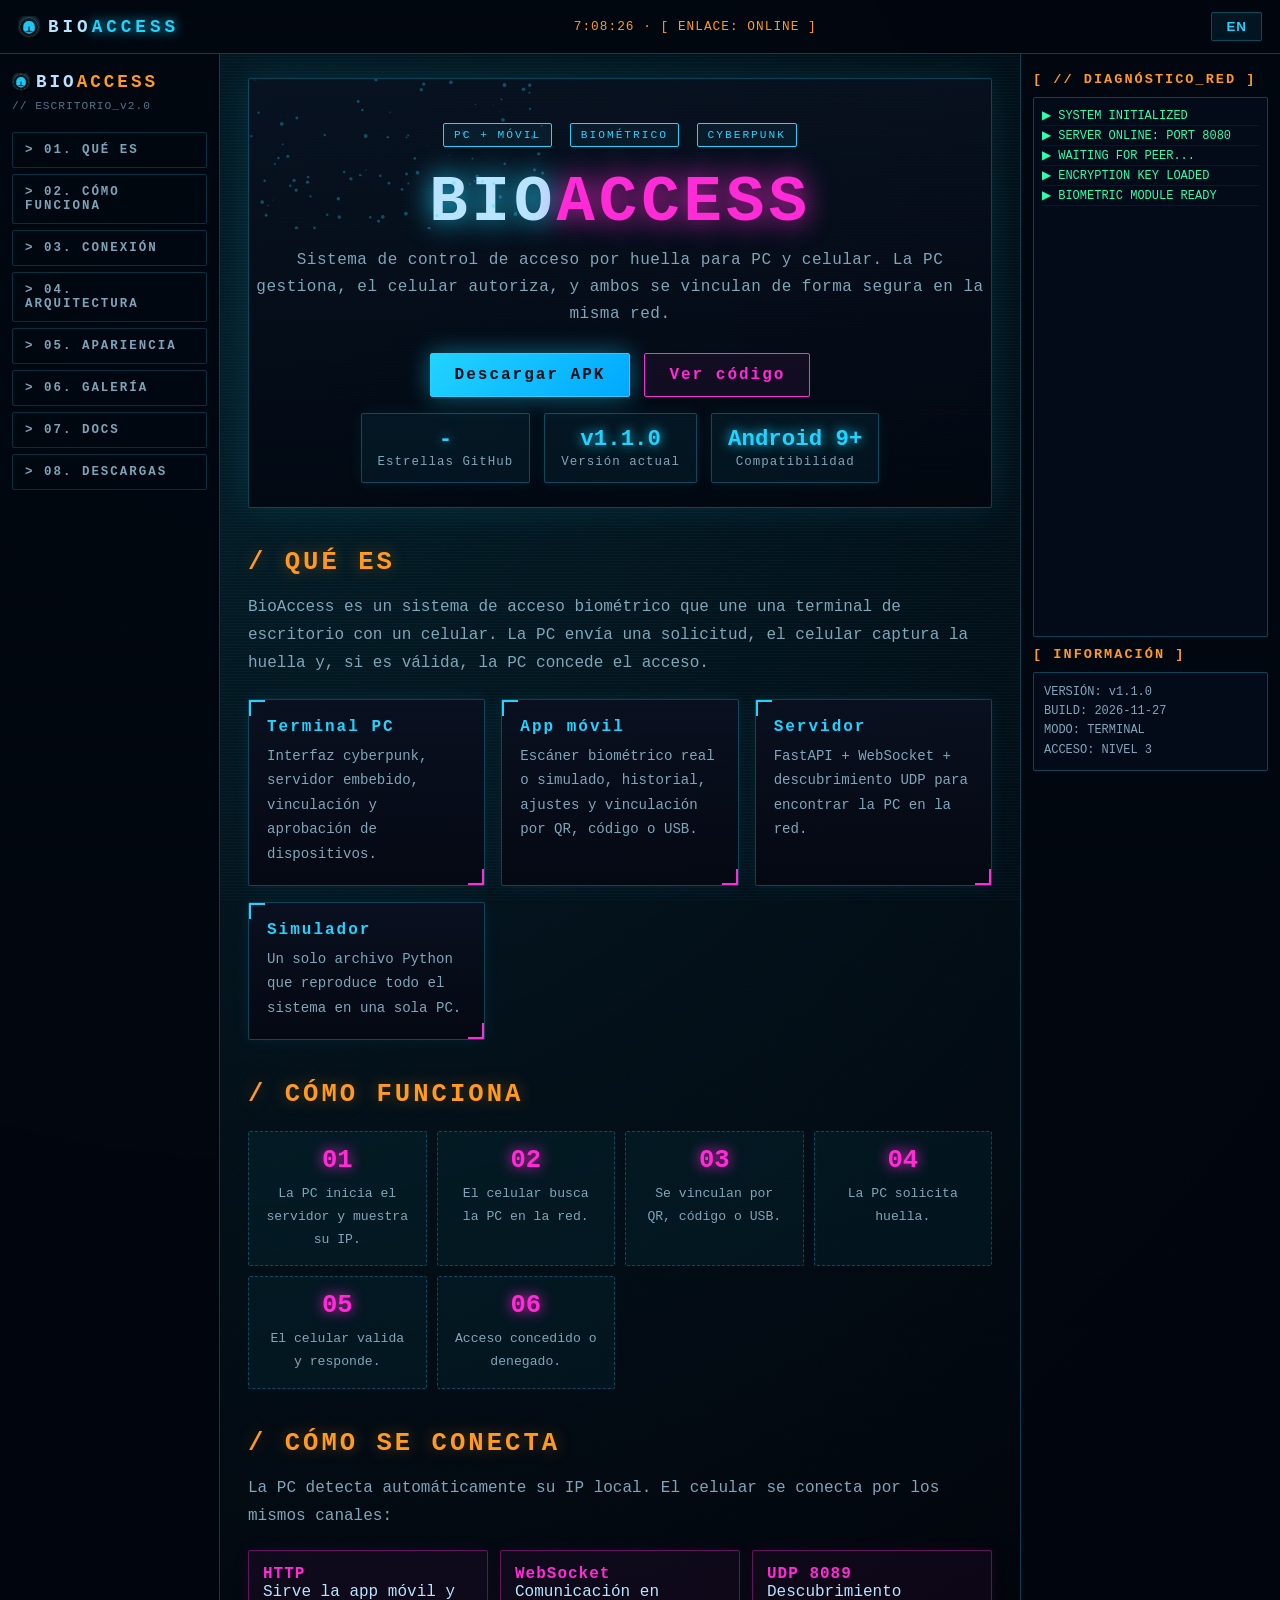
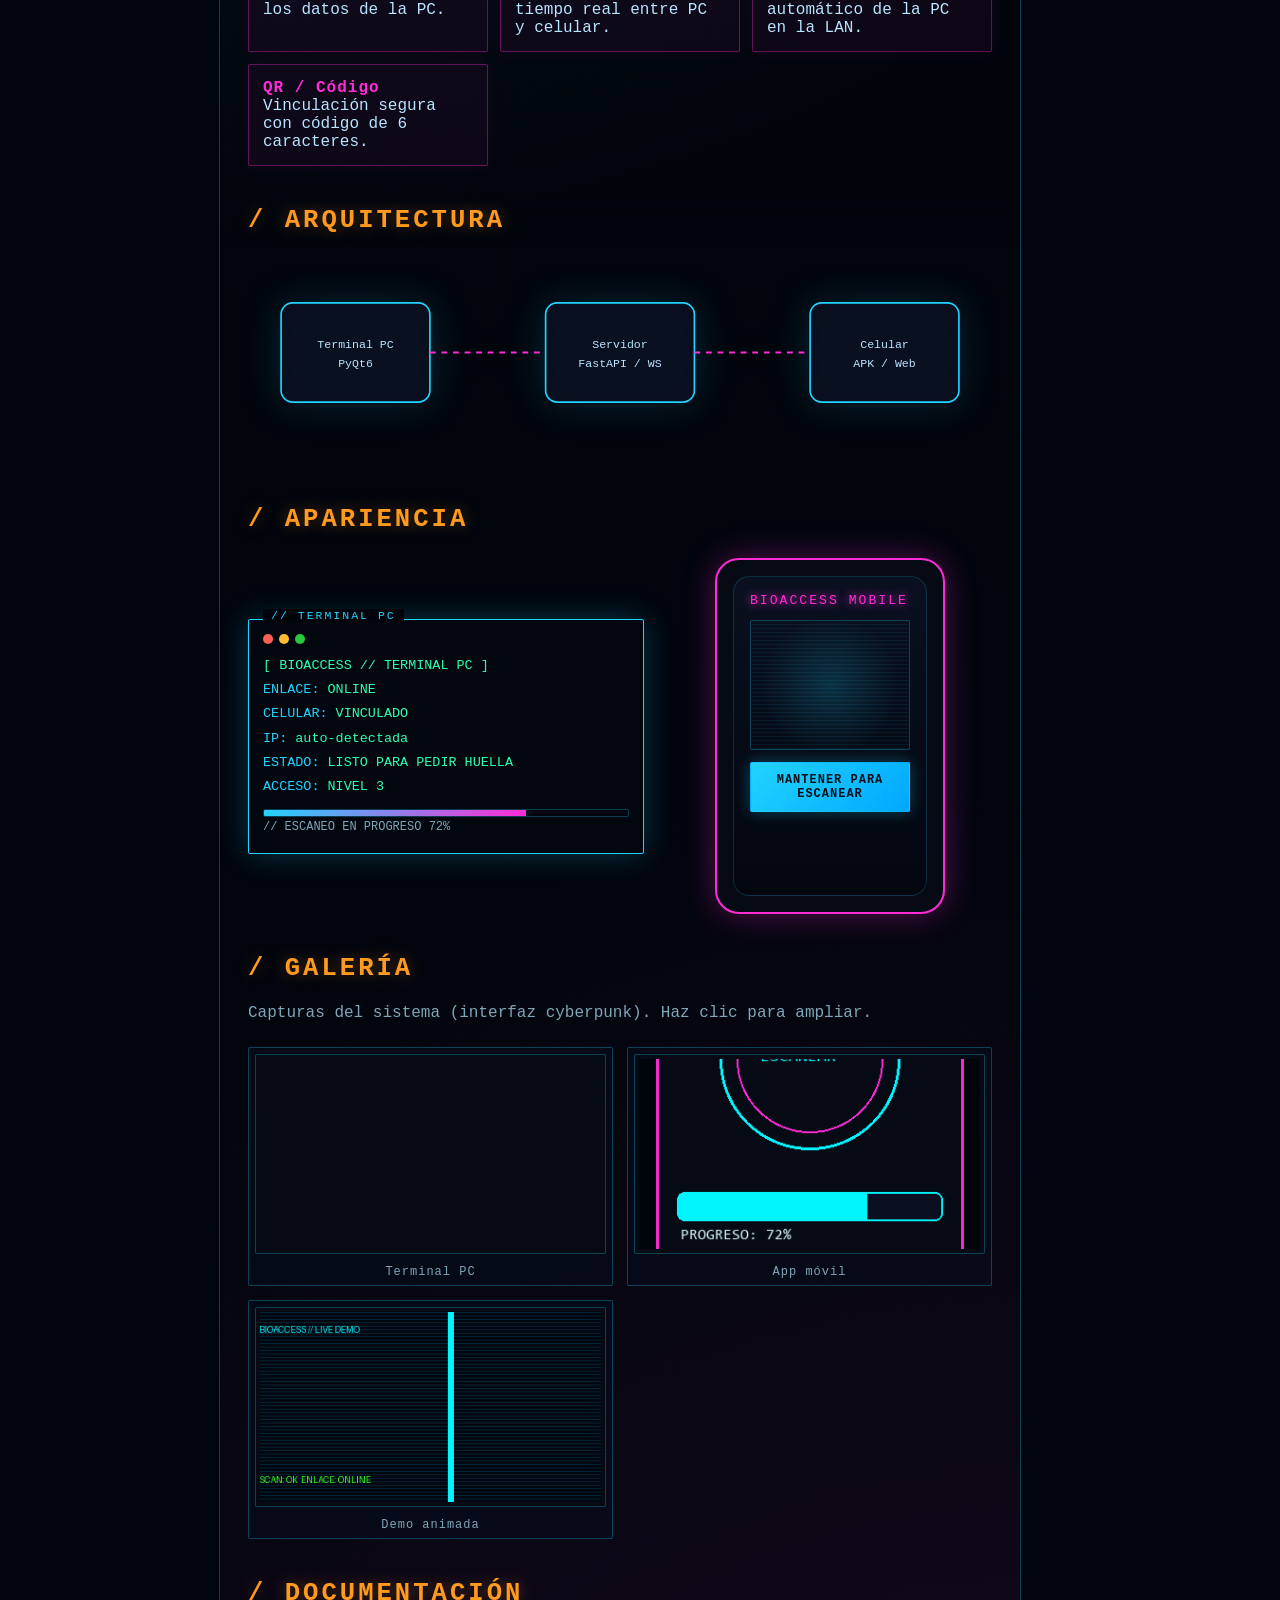
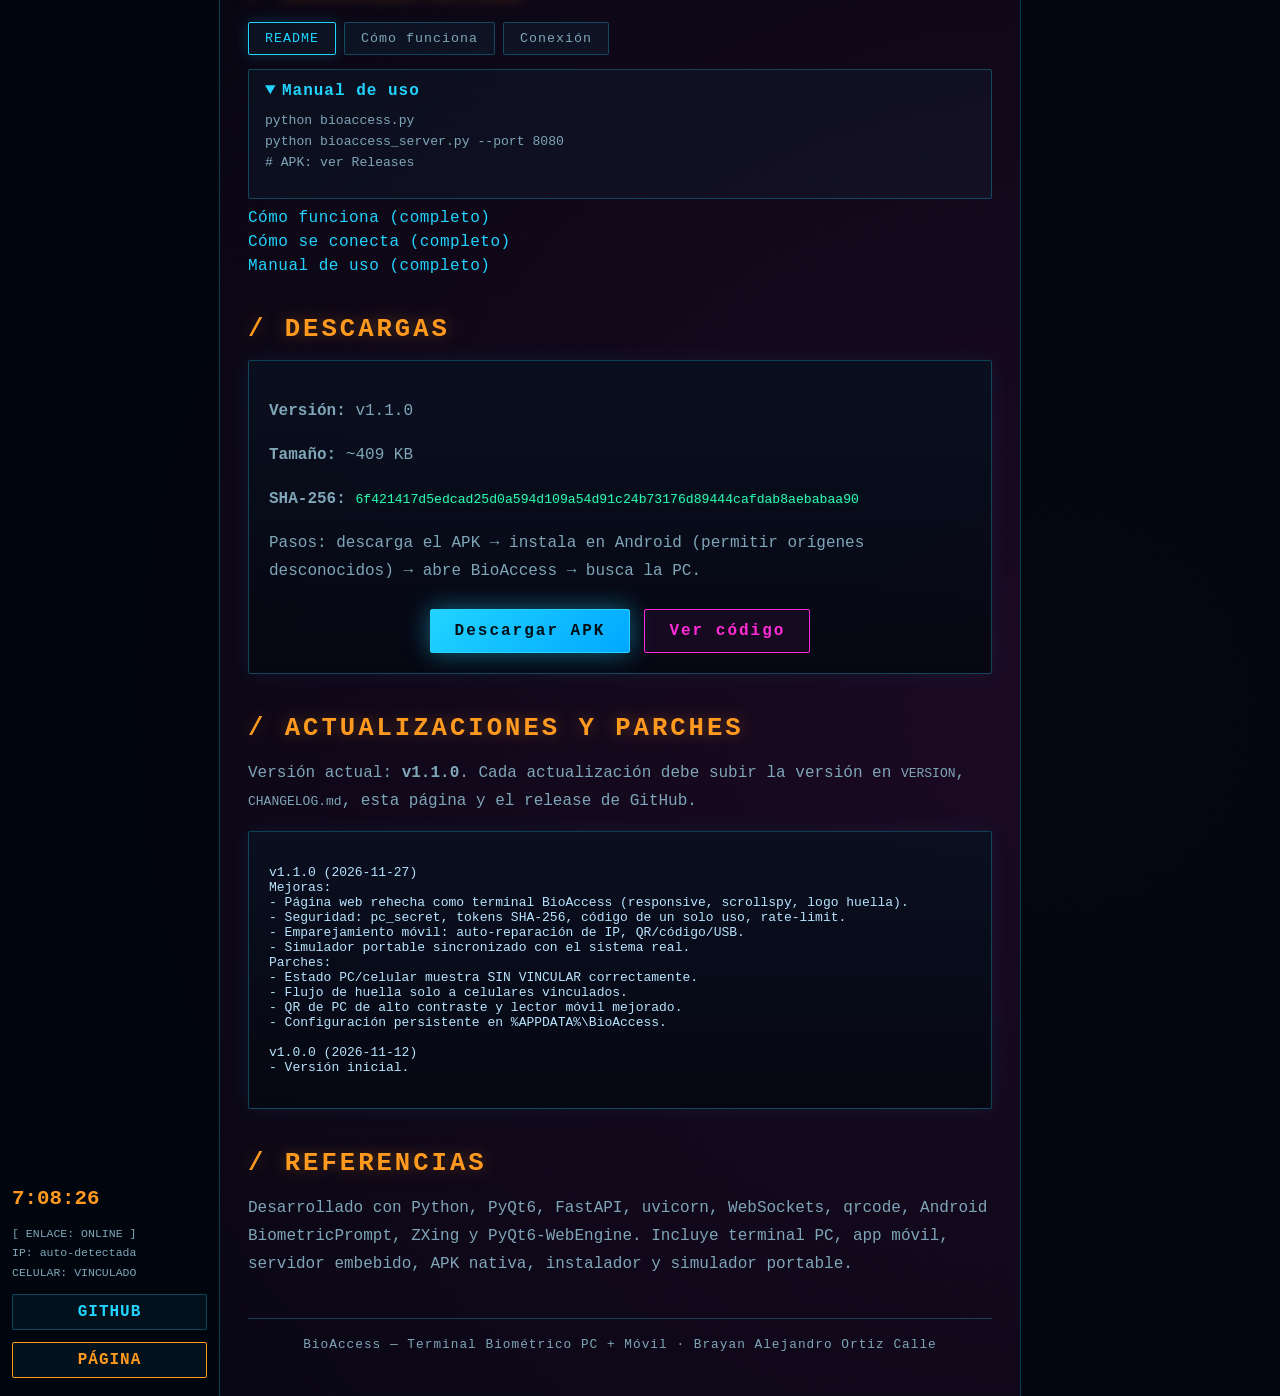
==== commit 3b677c15: "Polish UI: scroll progress, back-to-top, accessibility" ====
--- a/docs/index.html
+++ b/docs/index.html
@@ -7,6 +7,7 @@
 <meta name="description" content="BioAccess: control de acceso por huella para PC y celular. Interfaz cyberpunk, vinculación segura, APK y simulador portable.">
 <meta name="keywords" content="BioAccess, biometrico, huella, PC, movil, cyberpunk, PyQt6, FastAPI, WebSocket">
 <meta name="author" content="Brayan Alejandro Ortiz Calle">
+<meta name="theme-color" content="#01040a">
 <link rel="canonical" href="https://brayanortiz906-lab.github.io/BioAccess/">
 <link rel="icon" href="assets/favicon.png">
 <meta property="og:type" content="website">
@@ -25,7 +26,7 @@
   --danger:#ff5f56;--glow:0 0 18px rgba(34,211,255,.35)
 }
 *{box-sizing:border-box}
-html{scroll-behavior:smooth}html{scroll-behavior:smooth}html,body{margin:0;padding:0;background:var(--bg);color:var(--text);font-family:Consolas,'Courier New',monospace;min-height:100vh;overflow-x:hidden}
+html{scroll-behavior:smooth}html,body{margin:0;padding:0;background:var(--bg);color:var(--text);font-family:Consolas,'Courier New',monospace;min-height:100vh;overflow-x:hidden}
 body{background:
   radial-gradient(circle at 18% 8%,rgba(34,211,255,.12) 0%,transparent 34%),
   radial-gradient(circle at 82% 85%,rgba(255,43,214,.10) 0%,transparent 38%),
@@ -115,6 +116,9 @@
 .arch .node{fill:rgba(10,16,32,.92);stroke:var(--neon);stroke-width:2}
 .arch .label{fill:var(--text);font-size:14px;font-family:Consolas,monospace}
 .arch .line{stroke:var(--magenta);stroke-width:2.5;stroke-dasharray:7 7;animation:dash 1.8s linear infinite}
+.scroll-progress{position:fixed;top:0;left:0;height:3px;width:0;background:linear-gradient(90deg,var(--neon),var(--magenta));z-index:99;box-shadow:0 0 12px rgba(34,211,255,.6)}
+.backtotop{position:fixed;bottom:22px;right:22px;width:44px;height:44px;border:1px solid var(--neon);background:rgba(2,6,15,.9);color:var(--neon);border-radius:2px;cursor:pointer;font-size:1.2rem;display:none;align-items:center;justify-content:center;box-shadow:0 0 18px rgba(34,211,255,.25);z-index:40}
+.backtotop.show{display:flex}
 @keyframes dash{to{stroke-dashoffset:-28}}
 @keyframes scan{0%{transform:translateY(-100%)}100%{transform:translateY(100%)}}
 details{background:rgba(34,211,255,.04);border:1px solid var(--border);border-radius:2px;padding:12px 16px;margin:10px 0}
@@ -133,6 +137,8 @@
 </style>
 </head>
 <body>
+<div class="scroll-progress" id="scrollProgress"></div>
+<button class="backtotop" id="backToTop" aria-label="Volver arriba">↑</button>
 <div class="app">
   <header class="topbar">
     <div class="logo"><img src="assets/favicon.png" alt="" style="width:22px;height:22px;vertical-align:middle;margin-right:8px;">BIO<span>ACCESS</span></div>
@@ -262,9 +268,9 @@
       <h2 data-i18n="sec_gallery">/ GALERÍA</h2>
       <p data-i18n="sec_gallery_p">Capturas del sistema (interfaz cyberpunk). Haz clic para ampliar.</p>
       <div class="gallery">
-        <figure><img src="assets/pc-terminal.png" alt="Terminal PC" loading="lazy"><figcaption>Terminal PC</figcaption></figure>
-        <figure><img src="assets/mobile-app.png" alt="App móvil" loading="lazy"><figcaption>App móvil</figcaption></figure>
-        <figure><img src="assets/bioaccess-demo.gif" alt="Demo animada" loading="lazy"><figcaption>Demo animada</figcaption></figure>
+        <figure><img src="assets/pc-terminal.png" alt="Terminal PC" loading="lazy" decoding="async"><figcaption>Terminal PC</figcaption></figure>
+        <figure><img src="assets/mobile-app.png" alt="App móvil" loading="lazy" decoding="async"><figcaption>App móvil</figcaption></figure>
+        <figure><img src="assets/bioaccess-demo.gif" alt="Demo animada" loading="lazy" decoding="async"><figcaption>Demo animada</figcaption></figure>
       </div>
     </section>
 
@@ -498,6 +504,25 @@
 }
 
 
+// scroll progress + back to top
+const sp=document.getElementById('scrollProgress');
+const btt=document.getElementById('backToTop');
+function updateScrollUI(){
+  const h=document.documentElement;
+  const pct=h.scrollTop/(h.scrollHeight-h.clientHeight)*100;
+  if(sp) sp.style.width=pct+'%';
+  if(btt) btt.classList.toggle('show', h.scrollTop>400);
+}
+window.addEventListener('scroll',updateScrollUI,{passive:true});
+updateScrollUI();
+if(btt) btt.addEventListener('click',()=>window.scrollTo({top:0,behavior:'smooth'}));
+
+// lightbox keyboard close
+document.addEventListener('keydown',e=>{ if(e.key==='Escape'){ const lb=document.getElementById('lightbox'); if(lb) lb.style.display='none'; } });
+
+// initial active nav
+const firstNav=document.querySelector('.sidebar .nav-btn'); if(firstNav) firstNav.classList.add('active');
+
 applyLang();
 </script>
 </body>
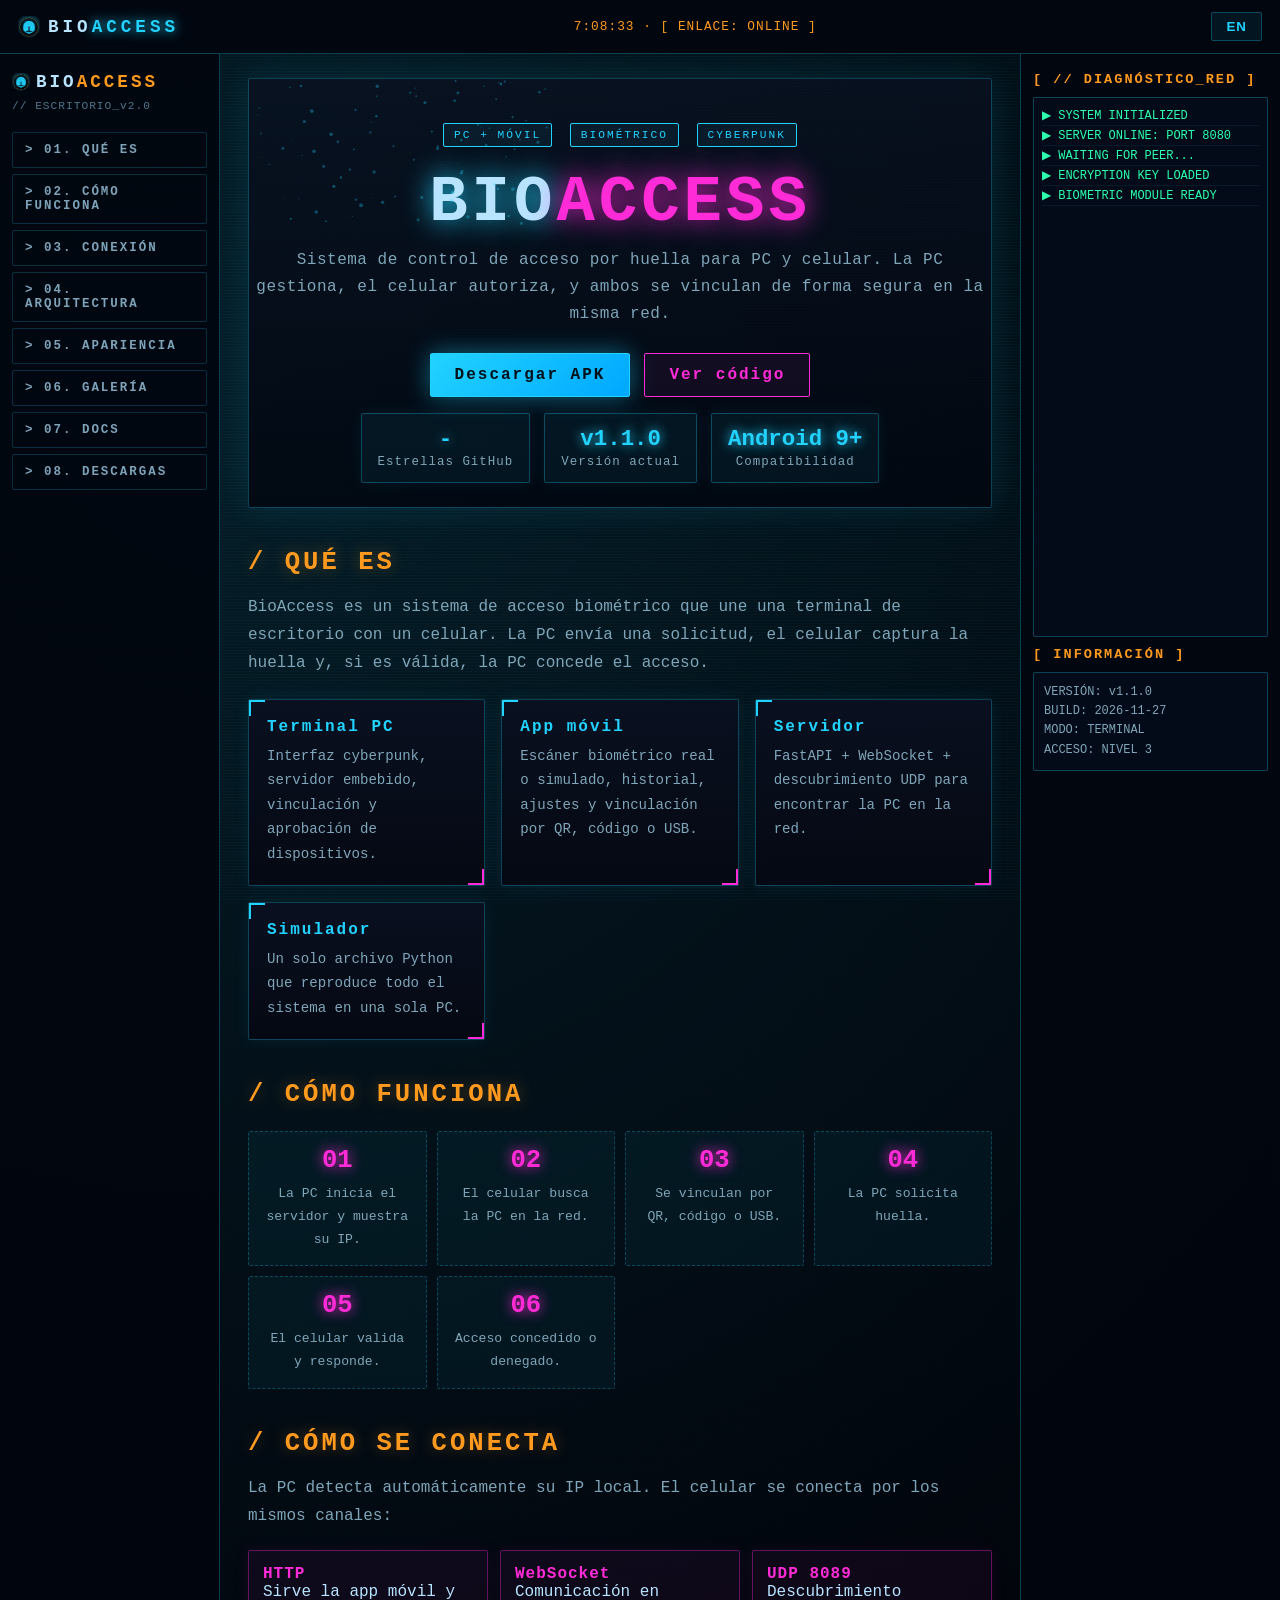
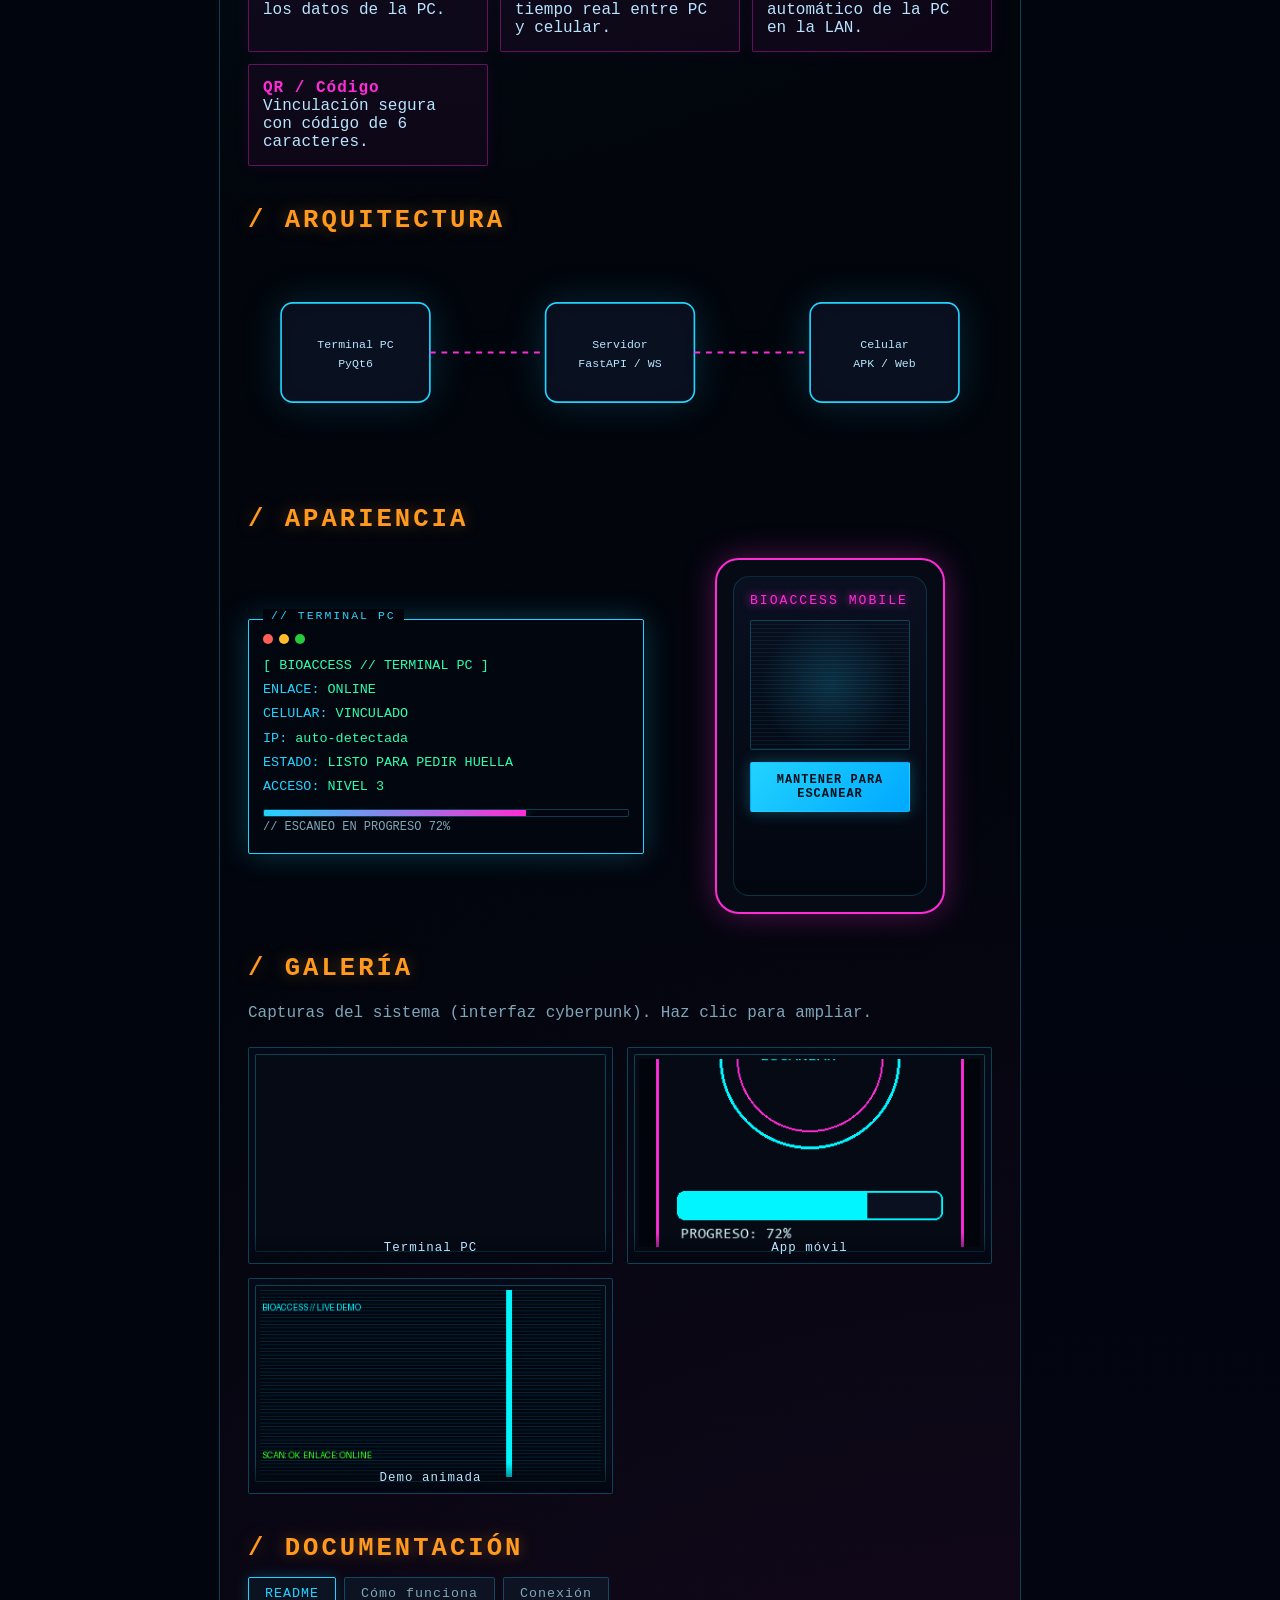
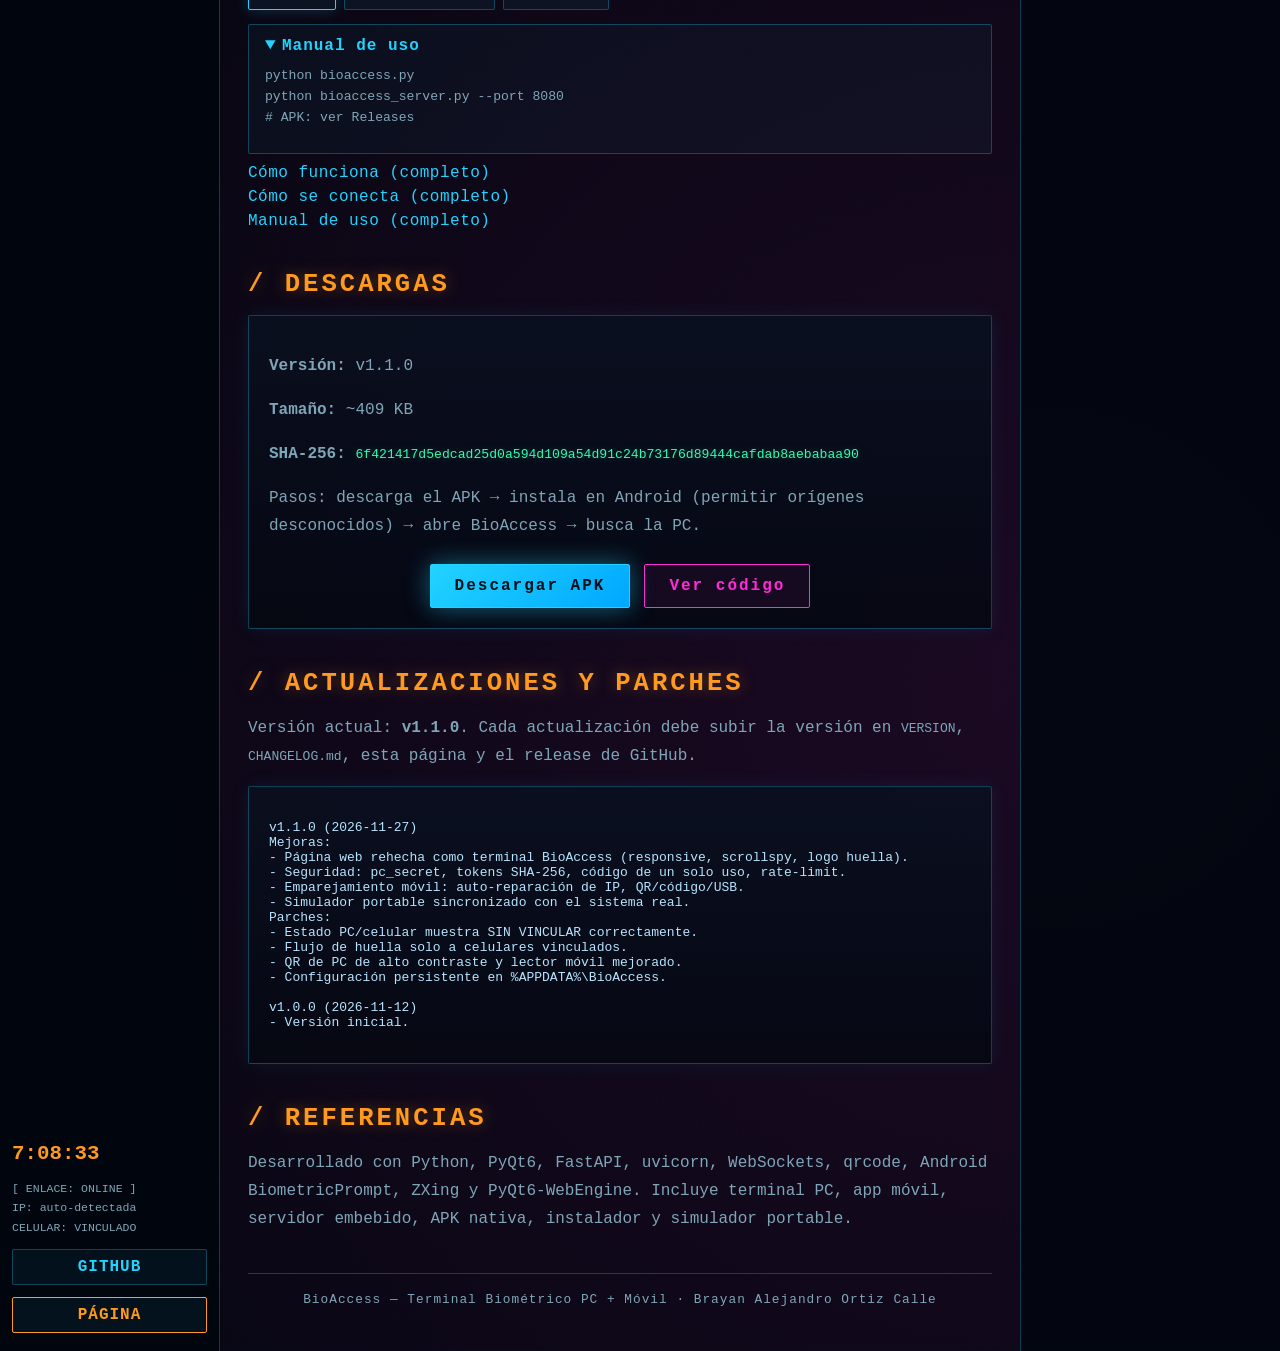
==== commit 1b2ce2a2: "Fix gallery: aspect ratio, captions, lightbox caption" ====
--- a/docs/index.html
+++ b/docs/index.html
@@ -104,7 +104,10 @@
 .progress-bar{height:100%;background:linear-gradient(90deg,var(--neon),var(--magenta));box-shadow:0 0 12px rgba(34,211,255,.4)}
 .gallery figure{margin:0;background:rgba(5,14,30,.5);border:1px solid var(--border);border-radius:2px;padding:6px}
 .gallery figcaption{text-align:center;font-size:.75rem;color:var(--muted);margin-top:6px;letter-spacing:1px}
-.gallery img{height:200px;object-fit:cover;width:100%}
+  .gallery img{aspect-ratio:16/9;object-fit:cover;width:100%;height:auto}
+  .gallery figure{position:relative}
+  .gallery figcaption{position:absolute;left:0;right:0;bottom:0;padding:8px 10px;background:linear-gradient(180deg,transparent,rgba(2,6,15,.85));color:var(--text);font-size:.78rem;letter-spacing:1px}
+  .lightbox .lb-caption{position:absolute;bottom:24px;left:50%;transform:translateX(-50%);color:var(--text);font-size:.9rem;letter-spacing:1px;text-shadow:0 0 12px var(--neon);background:rgba(2,6,15,.7);padding:6px 14px;border:1px solid var(--border);border-radius:2px}
 .lightbox{position:fixed;inset:0;background:rgba(2,6,15,.94);display:none;align-items:center;justify-content:center;z-index:50;padding:20px;backdrop-filter:blur(4px)}
 .lightbox img{max-width:92vw;max-height:88vh;border-radius:2px;border:1px solid var(--neon);box-shadow:0 0 44px rgba(34,211,255,.4)}
 .lightbox .close{position:absolute;top:18px;right:24px;color:var(--neon);font-size:2rem;cursor:pointer;text-shadow:0 0 14px var(--neon)}
@@ -371,7 +374,7 @@
   </aside>
 </div>
 
-<div class="lightbox" id="lightbox"><span class="close" id="lbClose">&times;</span><img id="lbImg" src="" alt=""></div>
+<div class="lightbox" id="lightbox"><span class="close" id="lbClose">&times;</span><img id="lbImg" src="" alt=""><div class="lb-caption" id="lbCap"></div></div>
 
 <script>
 const i18n = {
@@ -469,7 +472,7 @@
 const lb = document.getElementById('lightbox');
 const lbImg = document.getElementById('lbImg');
 document.querySelectorAll('.gallery img').forEach(img=>{
-  img.addEventListener('click',()=>{lbImg.src=img.src; lb.style.display='flex';});
+  img.addEventListener('click',()=>{lbImg.src=img.src; lbImg.alt=img.alt; const cap=document.getElementById('lbCap'); if(cap) cap.textContent=img.alt; lb.style.display='flex';});
 });
 document.getElementById('lbClose').addEventListener('click',()=>{lb.style.display='none';});
 lb.addEventListener('click',e=>{if(e.target===lb) lb.style.display='none';});
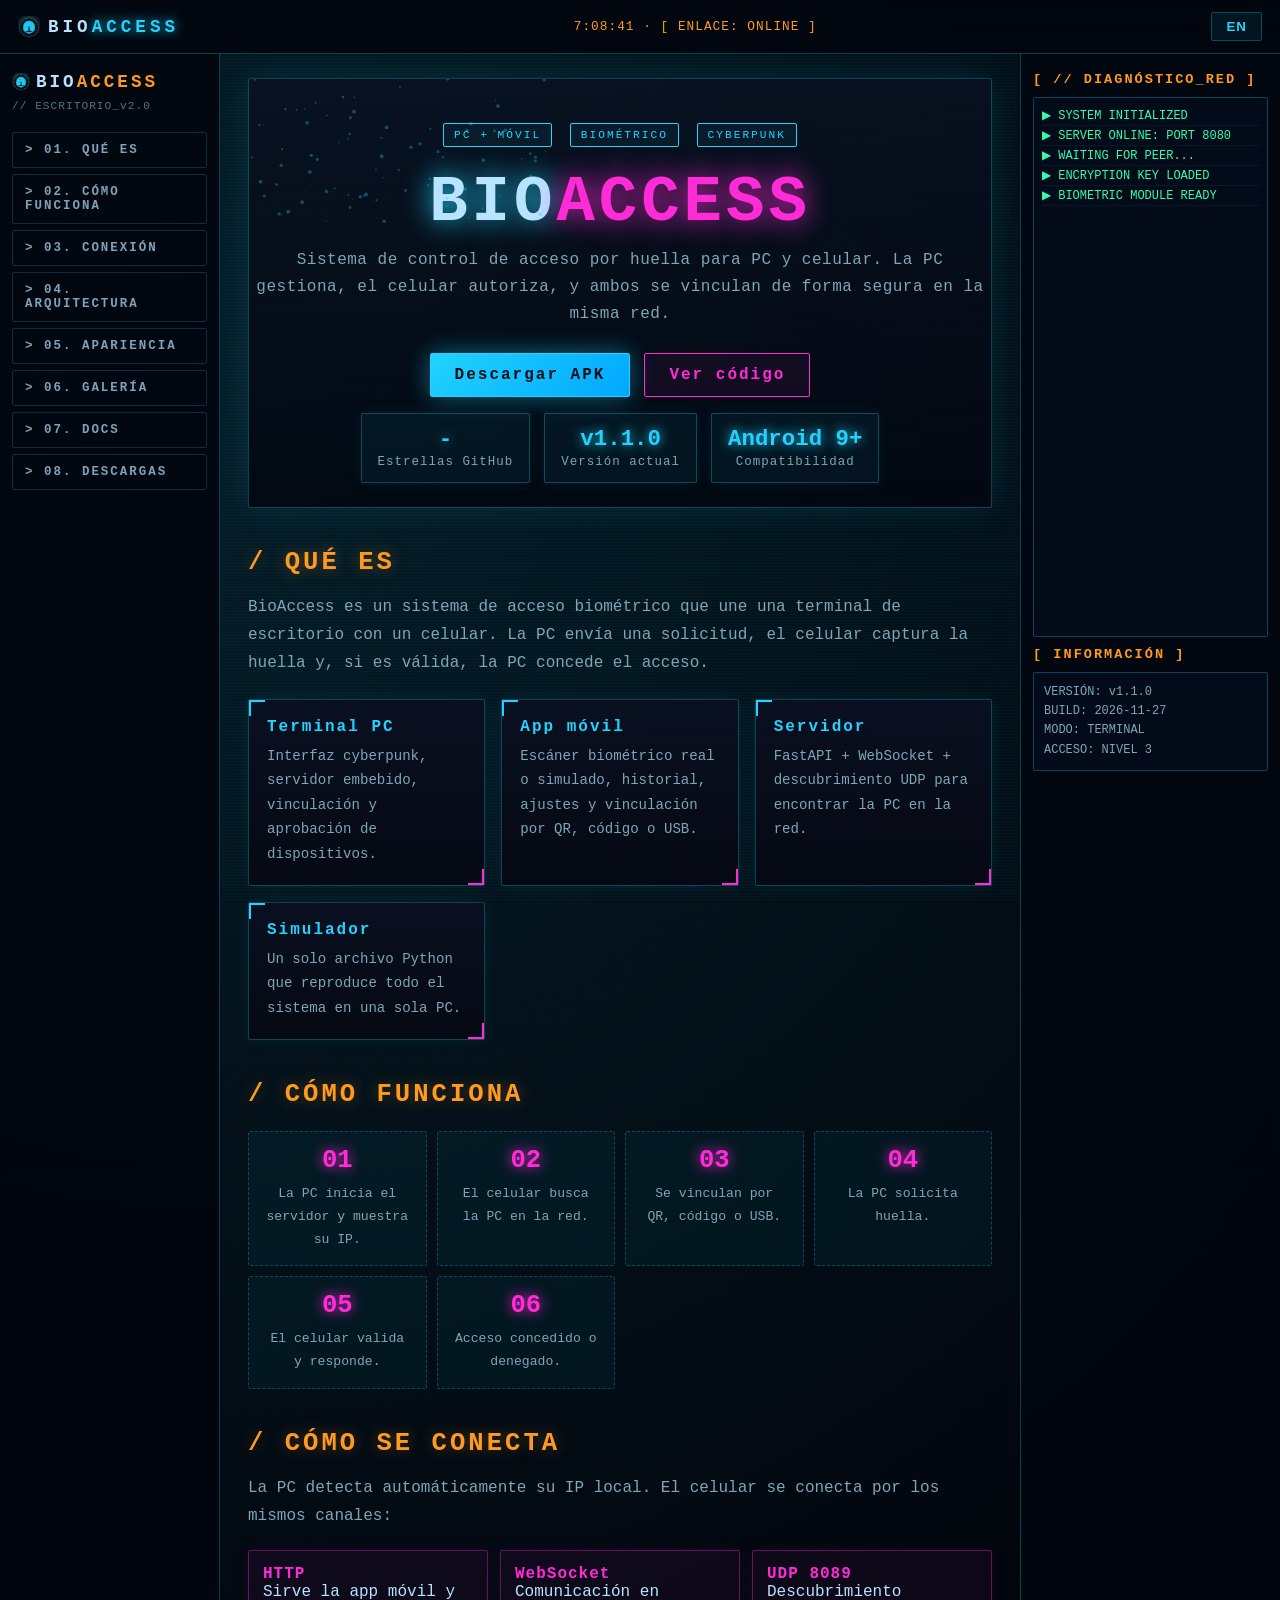
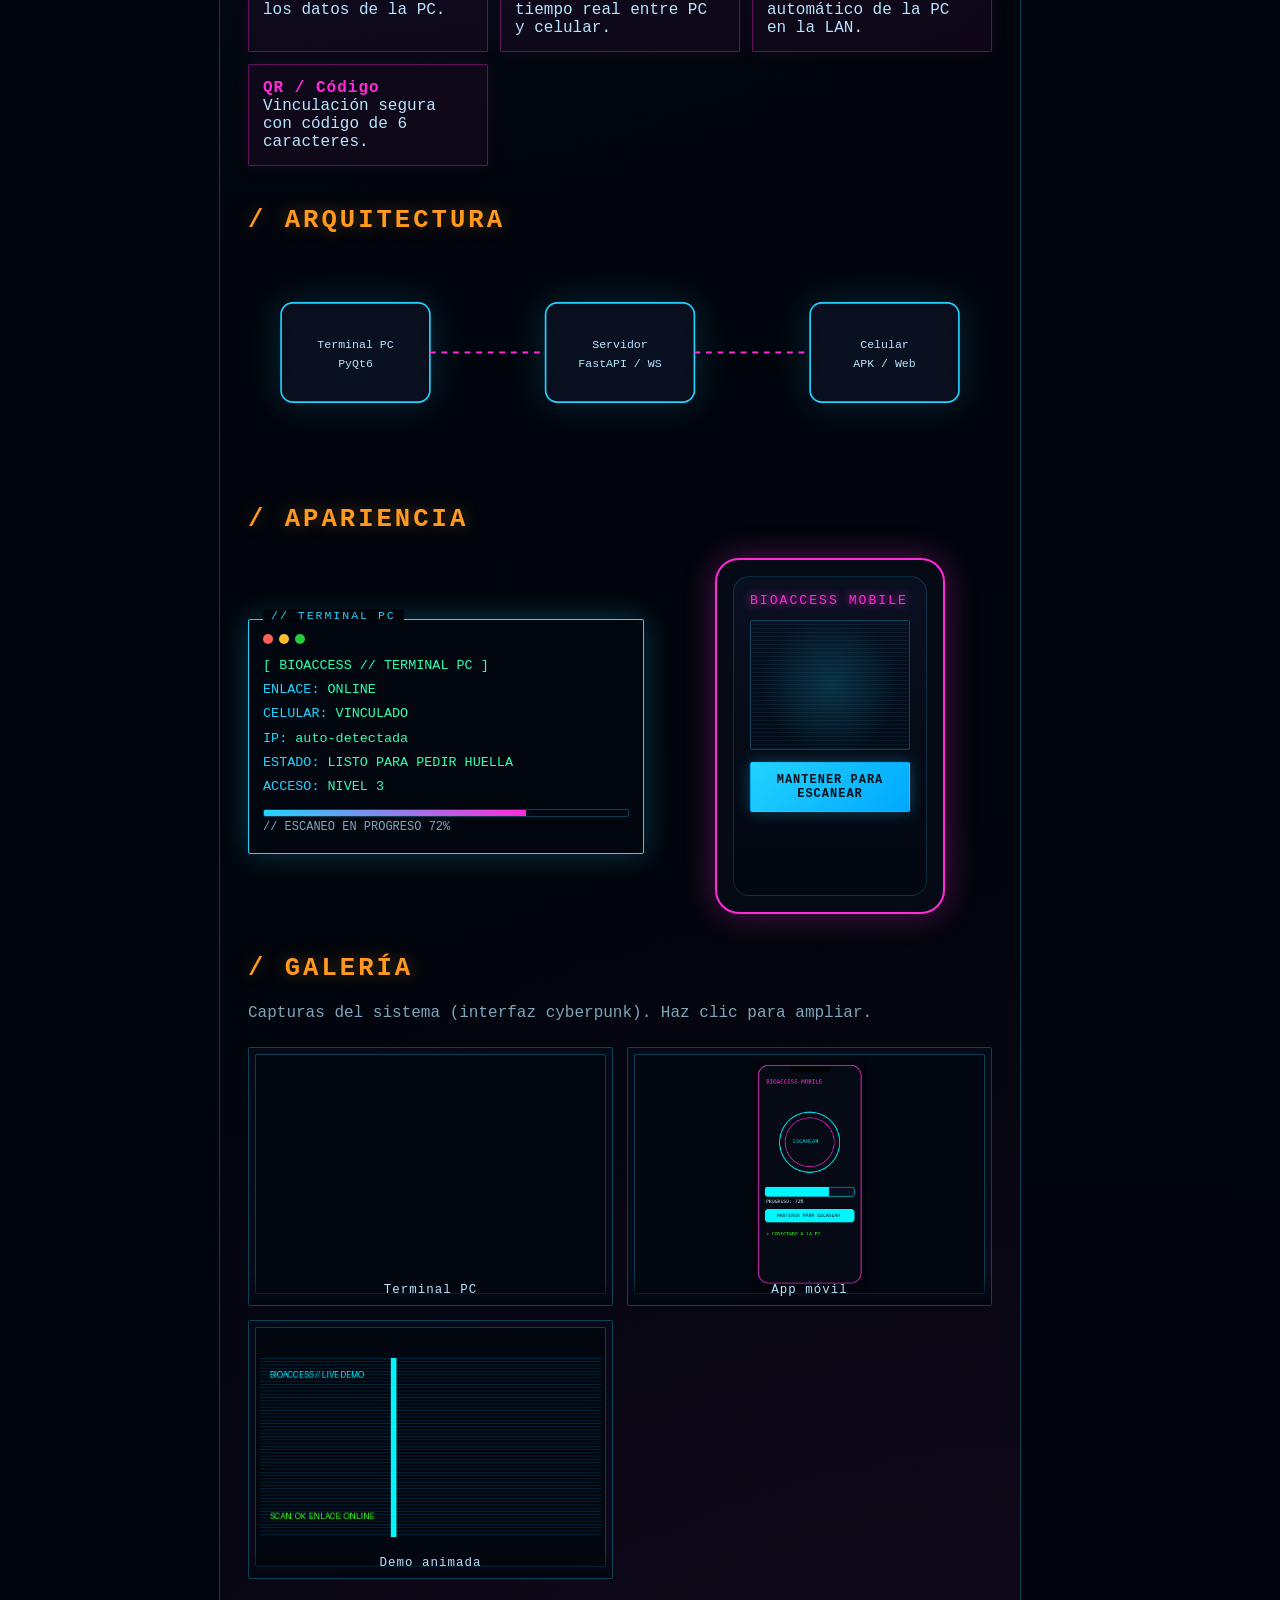
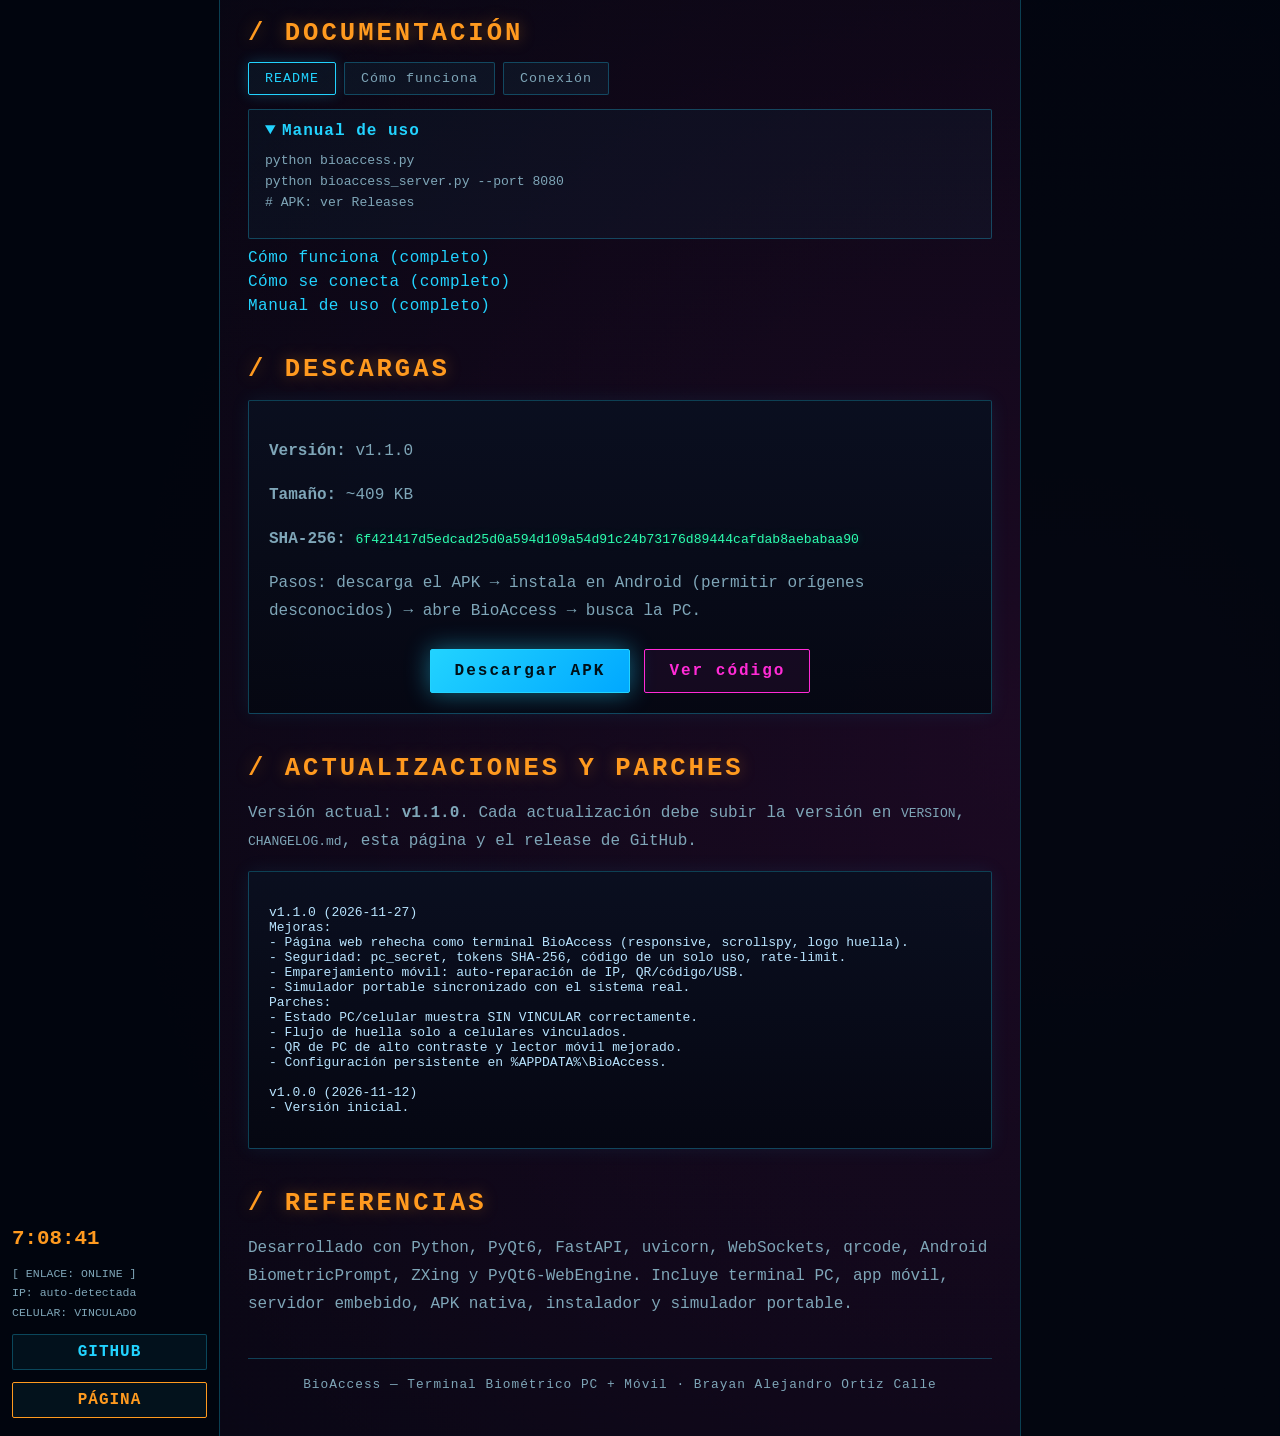
==== commit dd1656e2: "Fix gallery: avoid cropping screenshots" ====
--- a/docs/index.html
+++ b/docs/index.html
@@ -104,7 +104,7 @@
 .progress-bar{height:100%;background:linear-gradient(90deg,var(--neon),var(--magenta));box-shadow:0 0 12px rgba(34,211,255,.4)}
 .gallery figure{margin:0;background:rgba(5,14,30,.5);border:1px solid var(--border);border-radius:2px;padding:6px}
 .gallery figcaption{text-align:center;font-size:.75rem;color:var(--muted);margin-top:6px;letter-spacing:1px}
-  .gallery img{aspect-ratio:16/9;object-fit:cover;width:100%;height:auto}
+  .gallery img{width:100%;height:240px;object-fit:contain;background:rgba(2,6,15,.85)}
   .gallery figure{position:relative}
   .gallery figcaption{position:absolute;left:0;right:0;bottom:0;padding:8px 10px;background:linear-gradient(180deg,transparent,rgba(2,6,15,.85));color:var(--text);font-size:.78rem;letter-spacing:1px}
   .lightbox .lb-caption{position:absolute;bottom:24px;left:50%;transform:translateX(-50%);color:var(--text);font-size:.9rem;letter-spacing:1px;text-shadow:0 0 12px var(--neon);background:rgba(2,6,15,.7);padding:6px 14px;border:1px solid var(--border);border-radius:2px}
